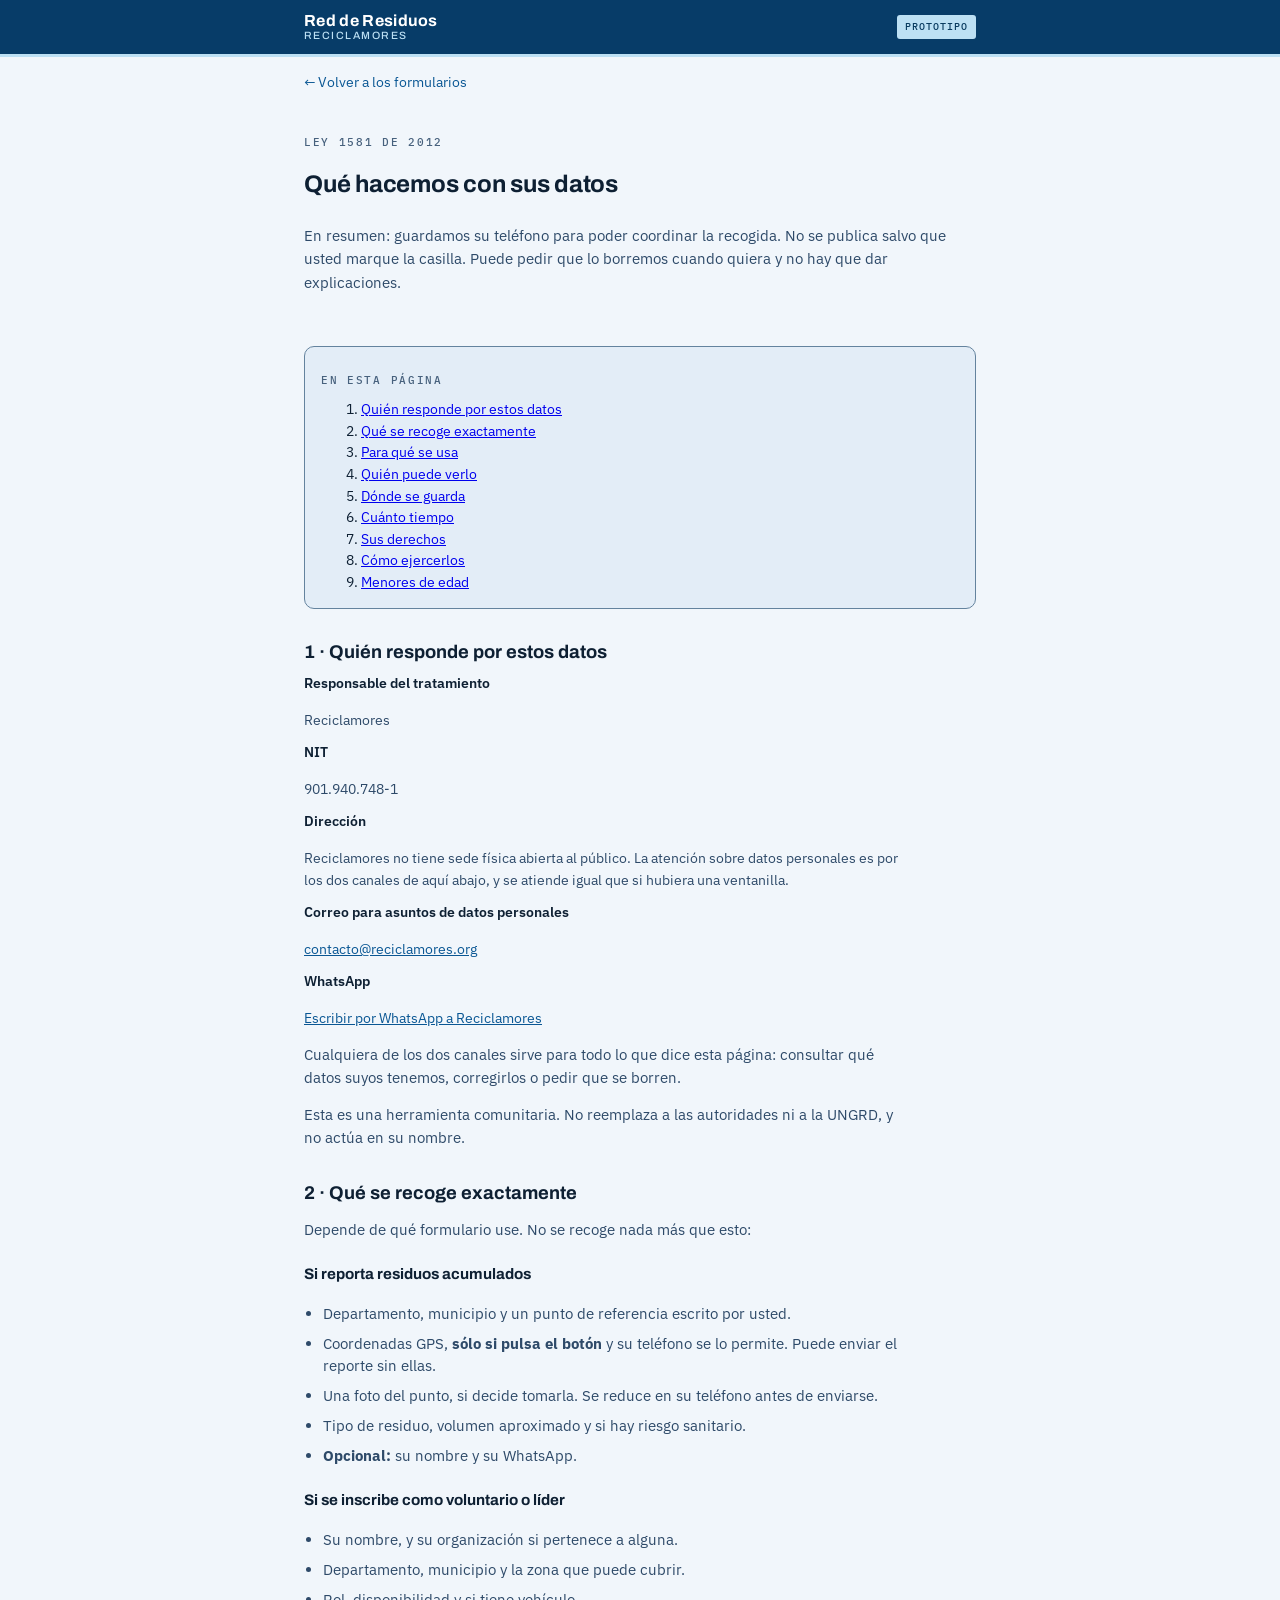
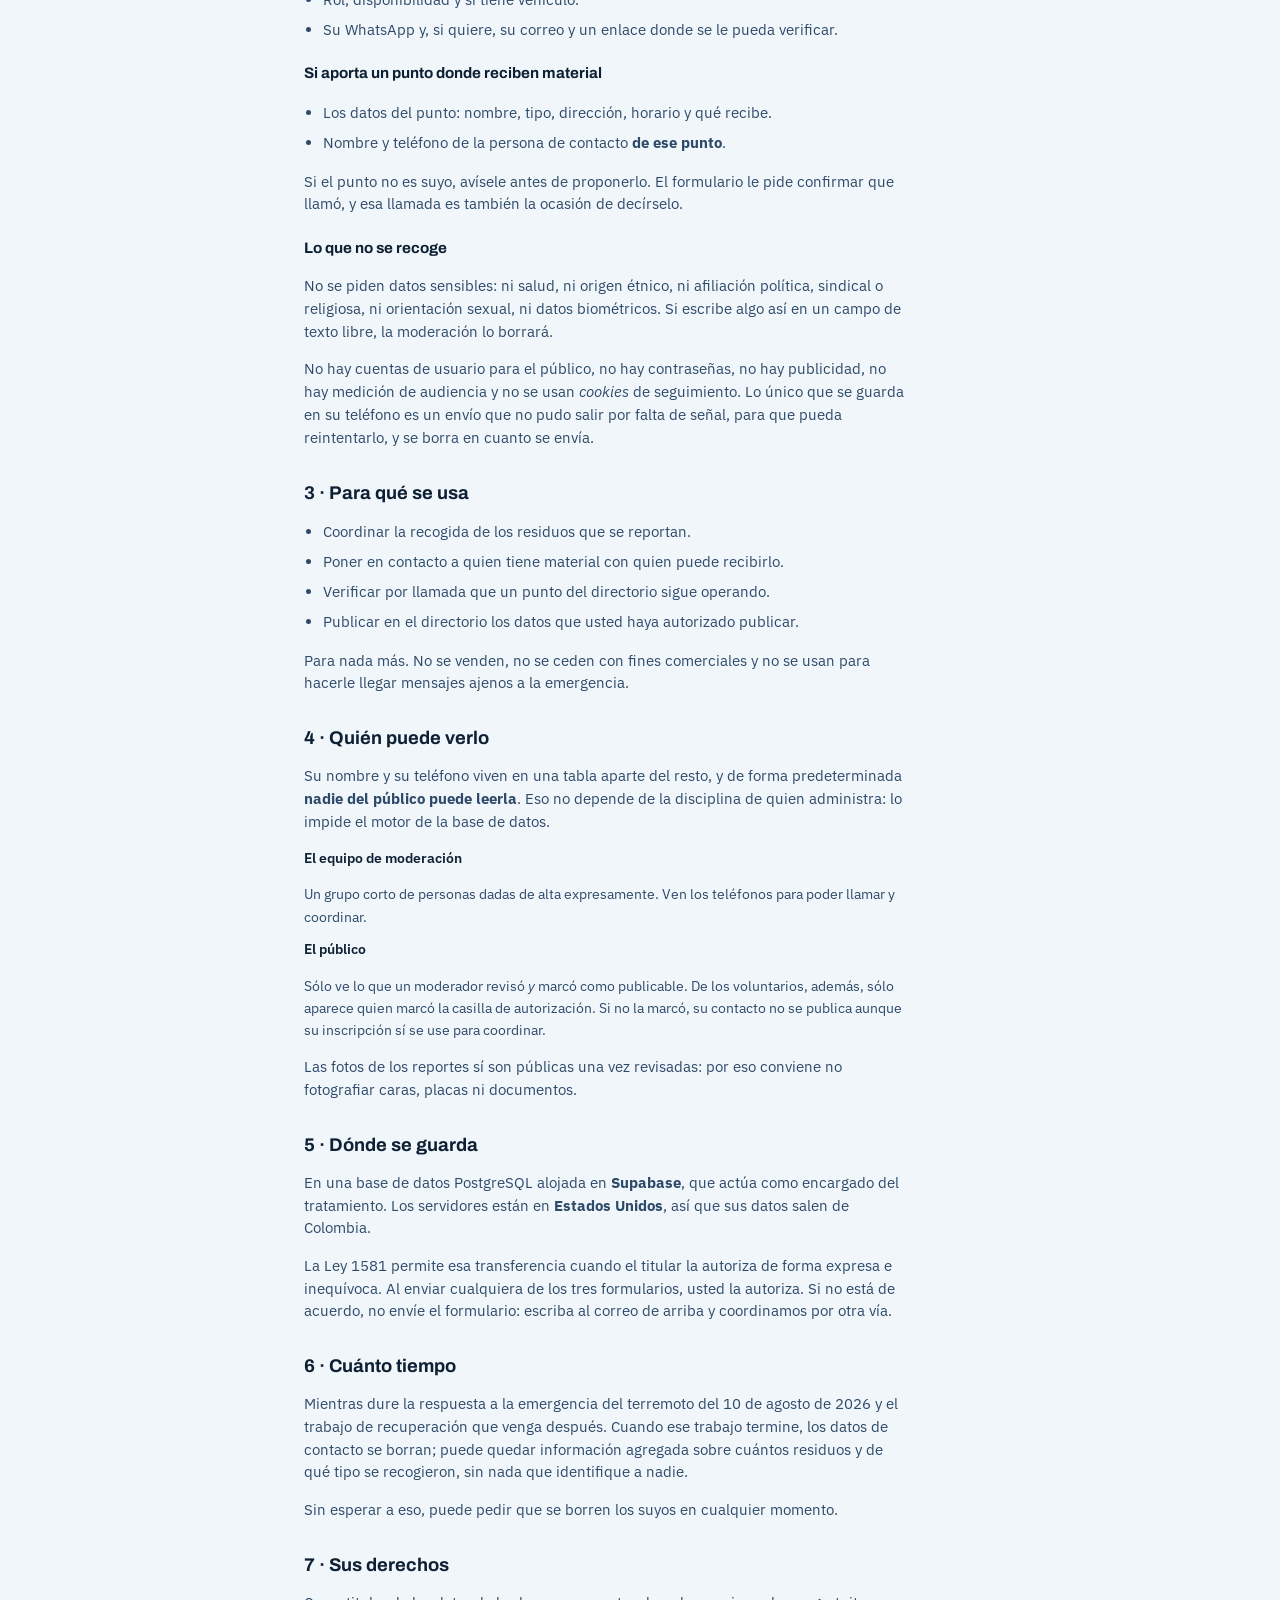
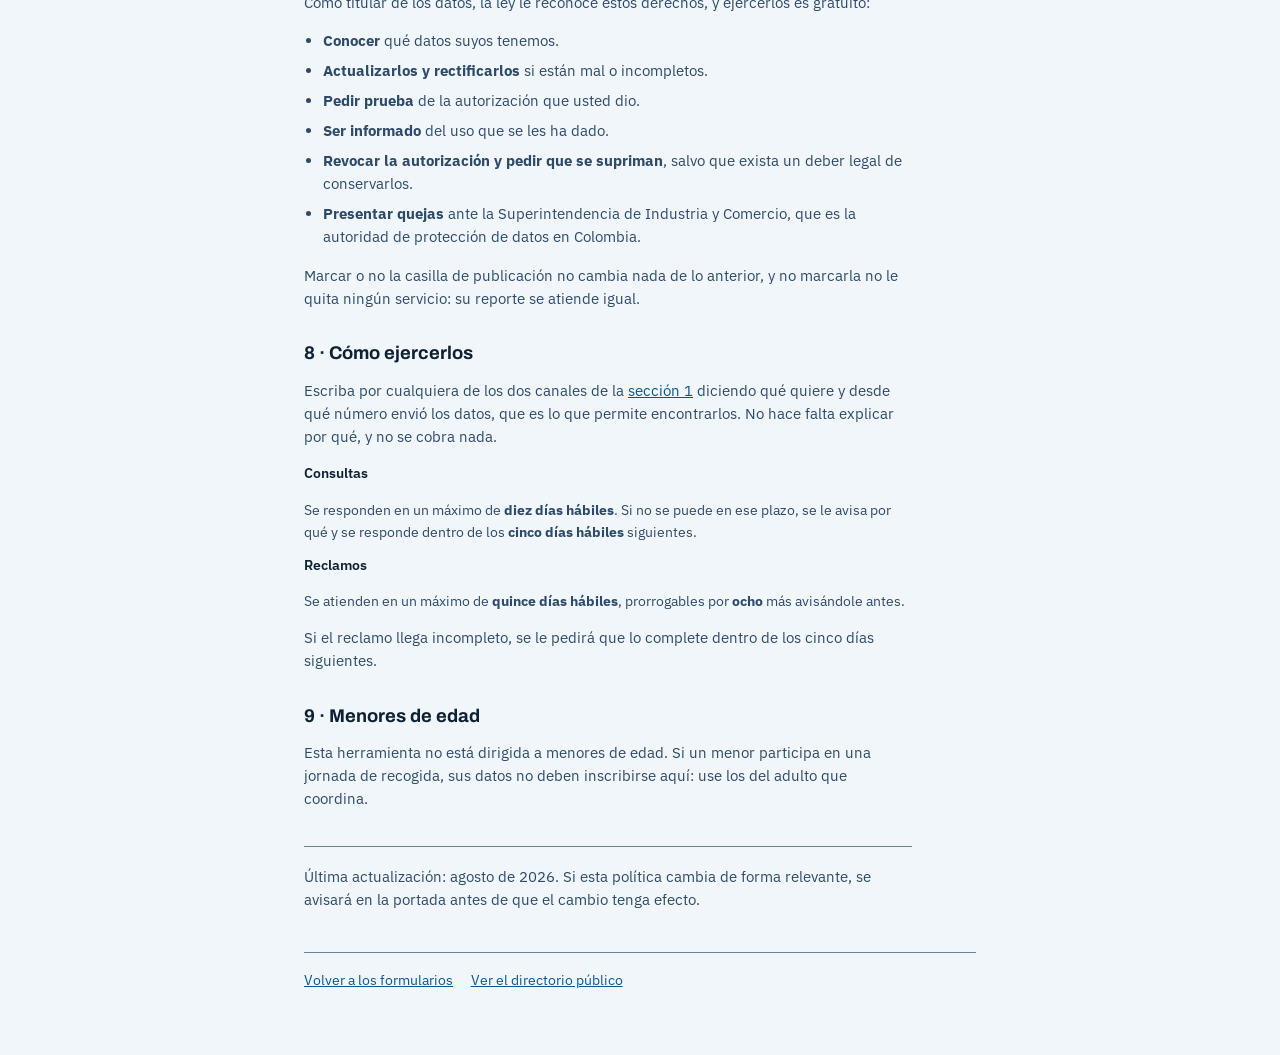
==== datos.html @ 188d3afb "Paleta nueva en blanco, azul y pasteles, y arreglo del modo oscuro El modo oscuro estaba ilegible. E" ====
<!doctype html>
<html lang="es">
<head>
<meta charset="utf-8">
<meta name="viewport" content="width=device-width, initial-scale=1">
<title>Tratamiento de datos · Red de Residuos</title>
<meta name="description" content="Qué datos personales recoge la Red de Residuos de la Emergencia, para qué, quién los guarda y cómo pedir que se borren. Ley 1581 de 2012.">
<meta name="color-scheme" content="light dark">
<link rel="preconnect" href="https://fonts.googleapis.com">
<link rel="preconnect" href="https://fonts.gstatic.com" crossorigin>
<!-- Las tipografías se cargan sin bloquear el pintado. Un <link rel=stylesheet>
     normal detiene la página hasta que responde el servidor de Google: medido
     con ese servidor inalcanzable, la pantalla se quedaba en blanco 12,5 s. En
     zona de emergencia con mala señal eso es una página muerta. Con media=print
     el navegador la baja en segundo plano y `onload` la activa al llegar; si no
     llega nunca, se ve con la tipografía del sistema y todo funciona igual. -->
<link rel="preload" as="style" href="https://fonts.googleapis.com/css2?family=Archivo:wght@500;600;700&family=IBM+Plex+Mono:wght@400;500&family=IBM+Plex+Sans:wght@400;500;600&display=swap">
<link rel="stylesheet" media="print" onload="this.media='all';this.onload=null"
      href="https://fonts.googleapis.com/css2?family=Archivo:wght@500;600;700&family=IBM+Plex+Mono:wght@400;500&family=IBM+Plex+Sans:wght@400;500;600&display=swap">
<noscript><link rel="stylesheet" href="https://fonts.googleapis.com/css2?family=Archivo:wght@500;600;700&family=IBM+Plex+Mono:wght@400;500&family=IBM+Plex+Sans:wght@400;500;600&display=swap"></noscript>
<link rel="stylesheet" href="estilos.css">
</head>
<body>

<header class="top">
  <div class="top-in">
    <div class="mark">Red de Residuos<span>Reciclamores</span></div>
    <div class="proto">Prototipo</div>
  </div>
</header>

<div class="wrap">

<a class="volver" href="index.html">← Volver a los formularios</a>

<div class="intro">
  <p class="eyebrow">Ley 1581 de 2012</p>
  <h1>Qué hacemos con sus datos</h1>
  <p class="lede">En resumen: guardamos su teléfono para poder coordinar la
  recogida. No se publica salvo que usted marque la casilla. Puede pedir que
  lo borremos cuando quiera y no hay que dar explicaciones.</p>
</div>

<div id="incompleto"></div>

<div class="indice">
  <p class="eyebrow">En esta página</p>
  <ol>
    <li><a href="#responsable">Quién responde por estos datos</a></li>
    <li><a href="#que">Qué se recoge exactamente</a></li>
    <li><a href="#para-que">Para qué se usa</a></li>
    <li><a href="#quien-ve">Quién puede verlo</a></li>
    <li><a href="#donde">Dónde se guarda</a></li>
    <li><a href="#cuanto">Cuánto tiempo</a></li>
    <li><a href="#derechos">Sus derechos</a></li>
    <li><a href="#como">Cómo ejercerlos</a></li>
    <li><a href="#menores">Menores de edad</a></li>
  </ol>
</div>

<div class="prosa">

<h2 id="responsable">1 · Quién responde por estos datos</h2>
<dl>
  <dt>Responsable del tratamiento</dt>
  <dd class="rellenar">Reciclamores</dd>
  <dt>NIT</dt>
  <dd class="rellenar">901.940.748-1</dd>
  <dt>Dirección</dt>
  <dd class="rellenar">Reciclamores no tiene sede física abierta al público. La
  atención sobre datos personales es por los dos canales de aquí abajo, y se
  atiende igual que si hubiera una ventanilla.</dd>
  <dt>Correo para asuntos de datos personales</dt>
  <dd class="rellenar"><a id="correo-datos" href="mailto:contacto@reciclamores.org">contacto@reciclamores.org</a></dd>
  <dt>WhatsApp</dt>
  <dd class="rellenar"><a href="https://api.whatsapp.com/message/XR4KOEQPE4ARM1?autoload=1&amp;app_absent=0" target="_blank" rel="noopener">Escribir por WhatsApp a Reciclamores</a></dd>
</dl>
<p>Cualquiera de los dos canales sirve para todo lo que dice esta página:
consultar qué datos suyos tenemos, corregirlos o pedir que se borren.</p>
<p>Esta es una herramienta comunitaria. No reemplaza a las autoridades ni a la
UNGRD, y no actúa en su nombre.</p>

<h2 id="que">2 · Qué se recoge exactamente</h2>
<p>Depende de qué formulario use. No se recoge nada más que esto:</p>

<h3>Si reporta residuos acumulados</h3>
<ul>
  <li>Departamento, municipio y un punto de referencia escrito por usted.</li>
  <li>Coordenadas GPS, <strong>sólo si pulsa el botón</strong> y su teléfono se
  lo permite. Puede enviar el reporte sin ellas.</li>
  <li>Una foto del punto, si decide tomarla. Se reduce en su teléfono antes
  de enviarse.</li>
  <li>Tipo de residuo, volumen aproximado y si hay riesgo sanitario.</li>
  <li><strong>Opcional:</strong> su nombre y su WhatsApp.</li>
</ul>

<h3>Si se inscribe como voluntario o líder</h3>
<ul>
  <li>Su nombre, y su organización si pertenece a alguna.</li>
  <li>Departamento, municipio y la zona que puede cubrir.</li>
  <li>Rol, disponibilidad y si tiene vehículo.</li>
  <li>Su WhatsApp y, si quiere, su correo y un enlace donde se le pueda verificar.</li>
</ul>

<h3>Si aporta un punto donde reciben material</h3>
<ul>
  <li>Los datos del punto: nombre, tipo, dirección, horario y qué recibe.</li>
  <li>Nombre y teléfono de la persona de contacto <strong>de ese punto</strong>.</li>
</ul>
<p>Si el punto no es suyo, avísele antes de proponerlo. El formulario le pide
confirmar que llamó, y esa llamada es también la ocasión de decírselo.</p>

<h3>Lo que no se recoge</h3>
<p>No se piden datos sensibles: ni salud, ni origen étnico, ni afiliación
política, sindical o religiosa, ni orientación sexual, ni datos biométricos.
Si escribe algo así en un campo de texto libre, la moderación lo borrará.</p>
<p>No hay cuentas de usuario para el público, no hay contraseñas, no hay
publicidad, no hay medición de audiencia y no se usan <i>cookies</i> de
seguimiento. Lo único que se guarda en su teléfono es un envío que no pudo
salir por falta de señal, para que pueda reintentarlo, y se borra en cuanto
se envía.</p>

<h2 id="para-que">3 · Para qué se usa</h2>
<ul>
  <li>Coordinar la recogida de los residuos que se reportan.</li>
  <li>Poner en contacto a quien tiene material con quien puede recibirlo.</li>
  <li>Verificar por llamada que un punto del directorio sigue operando.</li>
  <li>Publicar en el directorio los datos que usted haya autorizado publicar.</li>
</ul>
<p>Para nada más. No se venden, no se ceden con fines comerciales y no se usan
para hacerle llegar mensajes ajenos a la emergencia.</p>

<h2 id="quien-ve">4 · Quién puede verlo</h2>
<p>Su nombre y su teléfono viven en una tabla aparte del resto, y de forma
predeterminada <strong>nadie del público puede leerla</strong>. Eso no depende
de la disciplina de quien administra: lo impide el motor de la base de datos.</p>
<dl>
  <dt>El equipo de moderación</dt>
  <dd>Un grupo corto de personas dadas de alta expresamente. Ven los teléfonos
  para poder llamar y coordinar.</dd>
  <dt>El público</dt>
  <dd>Sólo ve lo que un moderador revisó <em>y</em> marcó como publicable. De
  los voluntarios, además, sólo aparece quien marcó la casilla de autorización.
  Si no la marcó, su contacto no se publica aunque su inscripción sí se use
  para coordinar.</dd>
</dl>
<p>Las fotos de los reportes sí son públicas una vez revisadas: por eso conviene
no fotografiar caras, placas ni documentos.</p>

<h2 id="donde">5 · Dónde se guarda</h2>
<p>En una base de datos PostgreSQL alojada en <strong>Supabase</strong>, que
actúa como encargado del tratamiento. Los servidores están en
<strong>Estados Unidos</strong>, así que sus datos salen de Colombia.</p>
<p>La Ley 1581 permite esa transferencia cuando el titular la autoriza de forma
expresa e inequívoca. Al enviar cualquiera de los tres formularios, usted la
autoriza. Si no está de acuerdo, no envíe el formulario: escriba al correo de
arriba y coordinamos por otra vía.</p>

<h2 id="cuanto">6 · Cuánto tiempo</h2>
<p>Mientras dure la respuesta a la emergencia del terremoto del 10 de agosto de
2026 y el trabajo de recuperación que venga después. Cuando ese trabajo termine,
los datos de contacto se borran; puede quedar información agregada sobre
cuántos residuos y de qué tipo se recogieron, sin nada que identifique a nadie.</p>
<p>Sin esperar a eso, puede pedir que se borren los suyos en cualquier momento.</p>

<h2 id="derechos">7 · Sus derechos</h2>
<p>Como titular de los datos, la ley le reconoce estos derechos, y ejercerlos
es gratuito:</p>
<ul>
  <li><strong>Conocer</strong> qué datos suyos tenemos.</li>
  <li><strong>Actualizarlos y rectificarlos</strong> si están mal o incompletos.</li>
  <li><strong>Pedir prueba</strong> de la autorización que usted dio.</li>
  <li><strong>Ser informado</strong> del uso que se les ha dado.</li>
  <li><strong>Revocar la autorización y pedir que se supriman</strong>, salvo
  que exista un deber legal de conservarlos.</li>
  <li><strong>Presentar quejas</strong> ante la Superintendencia de Industria y
  Comercio, que es la autoridad de protección de datos en Colombia.</li>
</ul>
<p>Marcar o no la casilla de publicación no cambia nada de lo anterior, y no
marcarla no le quita ningún servicio: su reporte se atiende igual.</p>

<h2 id="como">8 · Cómo ejercerlos</h2>
<p>Escriba por cualquiera de los dos canales de la
<a href="#responsable">sección 1</a> diciendo qué quiere y desde qué número
envió los datos, que es lo que permite encontrarlos. No hace falta explicar
por qué, y no se cobra nada.</p>
<dl>
  <dt>Consultas</dt>
  <dd>Se responden en un máximo de <strong>diez días hábiles</strong>. Si no se
  puede en ese plazo, se le avisa por qué y se responde dentro de los
  <strong>cinco días hábiles</strong> siguientes.</dd>
  <dt>Reclamos</dt>
  <dd>Se atienden en un máximo de <strong>quince días hábiles</strong>,
  prorrogables por <strong>ocho</strong> más avisándole antes.</dd>
</dl>
<p>Si el reclamo llega incompleto, se le pedirá que lo complete dentro de los
cinco días siguientes.</p>

<h2 id="menores">9 · Menores de edad</h2>
<p>Esta herramienta no está dirigida a menores de edad. Si un menor participa
en una jornada de recogida, sus datos no deben inscribirse aquí: use los del
adulto que coordina.</p>

<hr style="border:none; border-top:1px solid var(--line-strong); margin:2.2rem 0 1.2rem">

<p class="fine">Última actualización: agosto de 2026. Si esta política cambia
de forma relevante, se avisará en la portada antes de que el cambio tenga
efecto.</p>

</div>

<footer class="pie">
  <a href="index.html">Volver a los formularios</a>
  <a href="directorio.html">Ver el directorio público</a>
</footer>

</div>

<script>
/* Mientras queden datos del responsable sin rellenar, la página lo dice en
   grande. Un aviso legal incompleto no debe poder publicarse en silencio. */
(function(){
  var faltan = [];
  var celdas = document.querySelectorAll('.rellenar');
  for (var i = 0; i < celdas.length; i++) {
    if (/\[[A-ZÁÉÍÓÚÑ ]+\]/.test(celdas[i].textContent)) {
      faltan.push(celdas[i].previousElementSibling.textContent);
      celdas[i].style.color = 'var(--danger)';
      celdas[i].style.fontWeight = '600';
    }
  }
  if (faltan.length) {
    document.getElementById('incompleto').innerHTML =
      '<div class="note note-danger"><h3>Este aviso todavía no está completo</h3>' +
      '<p style="margin:0">Falta por rellenar: <strong>' + faltan.join(', ') + '</strong>. ' +
      'Sin esos datos el aviso no cumple la Ley 1581, porque el titular no sabe a ' +
      'quién reclamarle. Están en <code>datos.html</code>, sección 1.</p></div>';
    return;
  }

  /* Un correo relleno no sirve de nada si su dominio no existe fuera de una
     red local: el titular escribiría a un buzón que no recibe. `.local`,
     `.test`, `.invalid`, `.example` y `localhost` están reservados por norma
     y ningún servidor de internet los entrega. */
  var enlace = document.getElementById('correo-datos');
  var correo = enlace ? enlace.textContent.trim() : '';
  if (!/\.(local|test|invalid|example|localdomain)$|@localhost$/i.test(correo)) return;

  enlace.style.color = 'var(--danger)';
  enlace.style.fontWeight = '600';
  document.getElementById('incompleto').innerHTML =
    '<div class="note note-danger"><h3>Este correo no recibe desde internet</h3>' +
    '<p style="margin:0"><code>' + correo + '</code> está en un dominio reservado ' +
    'para redes locales, así que un mensaje enviado desde fuera nunca llega. ' +
    'Mientras siga así, el derecho a reclamar que promete esta página no se puede ' +
    'ejercer por correo: sólo queda el WhatsApp. Cámbielo por un buzón real en ' +
    '<code>datos.html</code>, sección 1.</p></div>';
})();
</script>

</body>
</html>
---- estilos.css ----
/* =====================================================================
   RED DE RESIDUOS DE LA EMERGENCIA · Reciclamores
   Estilos compartidos por index.html, directorio.html, datos.html
   y moderar.html.

   No hay compilación: es CSS a mano, servido tal cual.
   ===================================================================== */

/* =====================================================================
   PALETA
   Blanco, azul y pasteles.

   REGLA QUE NO SE PUEDE ROMPER: los tres bloques de abajo definen
   EXACTAMENTE los mismos tokens. La versión anterior olvidaba `--ink` e
   `--ink-2` en el bloque de la media query, así que en un móvil puesto en
   modo oscuro el texto quedaba casi negro sobre fondo casi negro: el
   titular medía 1,06:1 de contraste, o sea invisible. Hay una prueba en
   pruebas/navegador.mjs que compara los tres juegos de tokens para que no
   vuelva a pasar.

   Todo el texto llega al mínimo de la norma de accesibilidad (4,5:1, y
   3:1 en los titulares grandes) en los dos modos. Se comprueba solo.
   ===================================================================== */
:root{
  /* fondos */
  --paper:#F1F6FB; --surface:#FFFFFF; --surface-2:#E3EDF7;
  /* texto */
  --ink:#0E2033; --ink-2:#2E4A69; --ink-3:#47617D;
  /* líneas: `--line` separa por dentro, `--line-strong` dibuja el borde
     de lo que es una pieza (tarjeta, ficha, campo). */
  --line:#B8CEE0; --line-strong:#64839E;
  /* azul de marca */
  --deep:#0A5794; --deep-ink:#073C68;
  --sobre-deep:#FFFFFF; --sobre-deep-ink:#FFFFFF;
  /* pastel de acento: relleno claro, texto oscuro encima */
  --hivis:#BCE0F4; --hivis-ink:#083A5F;
  /* estados */
  --danger:#9E2018; --danger-bg:#FCEBE9;
  --warn:#74490A;   --warn-bg:#FBF1DE;
  --ok:#0C6543;     --ok-bg:#E2F3EB;
  --focus:#0A5794;
  --r:10px; --maxw:44rem;
}

/* Modo oscuro del sistema. Mismos tokens que arriba, sin faltar ninguno. */
@media (prefers-color-scheme:dark){
  :root:not([data-theme="light"]){
    --paper:#0B1621; --surface:#12222F; --surface-2:#1A2E3E;
    --ink:#E9F2F9; --ink-2:#BCCDDC; --ink-3:#97ADC0;
    --line:#2C4256; --line-strong:#5A7B96;
    --deep:#7BC3F1; --deep-ink:#081924;
    --sobre-deep:#04121C; --sobre-deep-ink:#E9F2F9;
    --hivis:#8ED2F4; --hivis-ink:#042031;
    --danger:#FFA79D; --danger-bg:#3A1611;
    --warn:#F2C273;   --warn-bg:#33250B;
    --ok:#84D8AB;     --ok-bg:#0B2A1C;
    --focus:#7BC3F1;
    --r:10px; --maxw:44rem;
  }
}

/* Modo oscuro elegido a mano. Idéntico al de arriba. */
:root[data-theme="dark"]{
  --paper:#0B1621; --surface:#12222F; --surface-2:#1A2E3E;
  --ink:#E9F2F9; --ink-2:#BCCDDC; --ink-3:#97ADC0;
  --line:#2C4256; --line-strong:#5A7B96;
  --deep:#7BC3F1; --deep-ink:#081924;
  --sobre-deep:#04121C; --sobre-deep-ink:#E9F2F9;
  --hivis:#8ED2F4; --hivis-ink:#042031;
  --danger:#FFA79D; --danger-bg:#3A1611;
  --warn:#F2C273;   --warn-bg:#33250B;
  --ok:#84D8AB;     --ok-bg:#0B2A1C;
  --focus:#7BC3F1;
  --r:10px; --maxw:44rem;
}

*{box-sizing:border-box}
body{
  margin:0; background:var(--paper); color:var(--ink);
  font-family:"IBM Plex Sans",system-ui,-apple-system,Segoe UI,Roboto,sans-serif;
  font-size:16px; line-height:1.55; -webkit-text-size-adjust:100%;
}
.wrap{max-width:var(--maxw); margin:0 auto; padding:0 1rem 4rem}

/* ---------- header ---------- */
.top{
  position:sticky; top:0; z-index:20; background:var(--deep-ink);
  border-bottom:3px solid var(--hivis);
}
.top-in{
  max-width:var(--maxw); margin:0 auto; padding:.7rem 1rem;
  display:flex; align-items:center; gap:.7rem; flex-wrap:wrap;
}
.mark{
  font-family:Archivo,system-ui,sans-serif; font-weight:700; font-size:1rem;
  letter-spacing:.02em; color:var(--sobre-deep-ink); line-height:1.2;
}
.mark span{display:block; font-size:.66rem; font-weight:500; letter-spacing:.14em;
  text-transform:uppercase; color:var(--hivis)}
.proto{
  margin-left:auto; font-family:"IBM Plex Mono",monospace; font-size:.62rem;
  letter-spacing:.1em; text-transform:uppercase;
  background:var(--hivis); color:var(--hivis-ink);
  padding:.25rem .5rem; border-radius:3px; font-weight:500;
}

/* ---------- type ---------- */
h1,h2,h3{font-family:Archivo,system-ui,sans-serif; text-wrap:balance; margin:0}
h1{font-size:1.5rem; font-weight:700; line-height:1.2; letter-spacing:-.01em}
h2{font-size:1.15rem; font-weight:700; line-height:1.25}
.eyebrow{
  font-family:"IBM Plex Mono",monospace; font-size:.66rem; letter-spacing:.16em;
  text-transform:uppercase; color:var(--ink-3); font-weight:500;
}
.lede{color:var(--ink-2); font-size:.95rem}
.fine{font-size:.82rem; color:var(--ink-3)}

/* ---------- home ---------- */
.intro{padding:1.6rem 0 1.1rem; display:flex; flex-direction:column; gap:.6rem}
.cards{display:flex; flex-direction:column; gap:.7rem; margin-top:.4rem}
.card{
  display:flex; gap:.9rem; align-items:flex-start; width:100%; text-align:left;
  background:var(--surface); border:1px solid var(--line-strong); border-left:4px solid var(--deep);
  border-radius:var(--r); padding:1rem; cursor:pointer; color:inherit;
  font:inherit; transition:border-color .12s, transform .12s;
}
.card:hover{border-color:var(--line-strong); border-left-color:var(--hivis)}
.card:active{transform:translateY(1px)}
.card-n{
  font-family:"IBM Plex Mono",monospace; font-size:.8rem; font-weight:500;
  color:var(--deep); flex:none; padding-top:.1rem;
}
.card h2{margin-bottom:.15rem}
.card p{margin:0; font-size:.87rem; color:var(--ink-2)}

/* ---------- notices ---------- */
.note{
  border-radius:var(--r); padding:.85rem 1rem; font-size:.87rem;
  border:1px solid; display:flex; flex-direction:column; gap:.4rem;
}
.note h3{font-size:.78rem; letter-spacing:.1em; text-transform:uppercase; font-family:"IBM Plex Mono",monospace; font-weight:500}
.note ul{margin:.1rem 0 0; padding-left:1.1rem; display:flex; flex-direction:column; gap:.3rem}
.note-warn{background:var(--warn-bg); border-color:var(--warn); color:var(--warn)}
.note-danger{background:var(--danger-bg); border-color:var(--danger); color:var(--danger)}
.note-ok{background:var(--ok-bg); border-color:var(--ok); color:var(--ok)}
.note-plain{background:var(--surface-2); border-color:var(--line-strong); color:var(--ink-2)}
.note strong{color:inherit}

/* ---------- forms ---------- */
.view{display:none}
.view.on{display:block}
.back{
  background:none; border:none; color:var(--deep); font:inherit; font-size:.85rem;
  padding:.9rem 0 .3rem; cursor:pointer; display:flex; align-items:center; gap:.35rem;
}
form{display:flex; flex-direction:column; gap:1.05rem; margin-top:1.1rem}
.field{display:flex; flex-direction:column; gap:.35rem}
label{font-weight:600; font-size:.88rem; line-height:1.35}
.hint{font-size:.78rem; color:var(--ink-3)}
.req{color:var(--danger); font-weight:400}
input[type=text],input[type=tel],input[type=email],input[type=date],select,textarea{
  width:100%; padding:.7rem .75rem; font:inherit; font-size:1rem;
  background:var(--surface); color:var(--ink);
  border:1px solid var(--line-strong); border-radius:8px;
}
textarea{min-height:5rem; resize:vertical}
input:focus-visible,select:focus-visible,textarea:focus-visible,button:focus-visible{
  outline:3px solid var(--focus); outline-offset:2px;
}
.check{
  display:flex; gap:.6rem; align-items:flex-start; background:var(--surface-2);
  border:1px solid var(--line-strong); border-radius:var(--r); padding:.8rem;
}
.check input{margin-top:.25rem; width:1.15rem; height:1.15rem; flex:none; accent-color:var(--deep)}
.check label{font-weight:400; font-size:.85rem}

/* GPS */
.gps{display:flex; flex-direction:column; gap:.5rem}
.gps-btn{
  display:flex; align-items:center; justify-content:center; gap:.5rem;
  background:var(--hivis); color:var(--hivis-ink); border:none; border-radius:8px;
  padding:.95rem; font-family:Archivo,sans-serif; font-weight:700; font-size:.95rem;
  cursor:pointer; letter-spacing:.01em;
}
.gps-out{
  font-family:"IBM Plex Mono",monospace; font-size:.85rem; font-variant-numeric:tabular-nums;
  background:var(--surface-2); border:1px dashed var(--line-strong); border-radius:8px;
  padding:.7rem; color:var(--ink-2); word-break:break-all;
}
.gps-out.set{border-style:solid; border-color:var(--ok); color:var(--ok); background:var(--ok-bg)}

.submit{
  background:var(--deep); color:var(--sobre-deep); border:none; border-radius:8px; padding:1rem;
  font-family:Archivo,sans-serif; font-weight:700; font-size:1rem; cursor:pointer;
}
.submit:active{transform:translateY(1px)}

/* result */
.rowout{
  background:var(--surface); border:1px solid var(--line-strong); border-radius:var(--r);
  overflow-x:auto; margin-top:.9rem;
}
table{border-collapse:collapse; font-size:.8rem; width:100%}
th,td{text-align:left; padding:.5rem .7rem; border-bottom:1px solid var(--line); vertical-align:top}
th{font-family:"IBM Plex Mono",monospace; font-weight:500; font-size:.68rem; letter-spacing:.06em;
   text-transform:uppercase; color:var(--ink-3); white-space:nowrap}
td{color:var(--ink)}
tr:last-child th,tr:last-child td{border-bottom:none}

.hidden{display:none}
@media (prefers-reduced-motion:reduce){*{transition:none!important}}

/* =====================================================================
   A PARTIR DE AQUÍ: pantallas añadidas después del prototipo
   (directorio público, aviso de datos, moderación)
   ===================================================================== */

/* ---------- pie y navegación entre páginas ---------- */
.pie{
  margin-top:2.5rem; padding-top:1.1rem; border-top:1px solid var(--line-strong);
  display:flex; flex-wrap:wrap; gap:.4rem 1.1rem; align-items:baseline;
}
.pie a{color:var(--deep); font-size:.85rem}
.pie .fine{width:100%; margin:.3rem 0 0}
.volver{
  display:inline-flex; align-items:center; gap:.35rem; color:var(--deep);
  font-size:.85rem; text-decoration:none; padding:.9rem 0 .3rem;
}
.volver:hover{text-decoration:underline}

/* ---------- prosa larga (aviso de datos) ---------- */
.prosa{max-width:38rem}
.prosa h2{margin:2rem 0 .5rem}
.prosa h3{font-size:.95rem; margin:1.3rem 0 .3rem}
.prosa p,.prosa li{font-size:.92rem; color:var(--ink-2)}
.prosa ul,.prosa ol{padding-left:1.2rem; display:flex; flex-direction:column; gap:.45rem}
.prosa a{color:var(--deep)}
.prosa dl{margin:.6rem 0; display:flex; flex-direction:column; gap:.7rem}
.prosa dt{font-weight:600; font-size:.88rem; color:var(--ink)}
.prosa dd{margin:.15rem 0 0; font-size:.9rem; color:var(--ink-2)}
.indice{
  background:var(--surface-2); border:1px solid var(--line-strong); border-radius:var(--r);
  padding:.9rem 1rem; margin:1.2rem 0;
}
.indice ol{margin:.4rem 0 0; gap:.25rem}
.indice li{font-size:.87rem}

/* ---------- pestañas ---------- */
.tabs{
  display:flex; gap:.3rem; margin:1.2rem 0 .2rem; overflow-x:auto;
  border-bottom:1px solid var(--line-strong); padding-bottom:0;
}
.tab{
  background:none; border:none; border-bottom:3px solid transparent;
  font:inherit; font-size:.87rem; font-weight:600; color:var(--ink-3);
  padding:.6rem .7rem; cursor:pointer; white-space:nowrap;
}
.tab[aria-selected="true"]{color:var(--ink); border-bottom-color:var(--hivis)}
.tab .n{
  font-family:"IBM Plex Mono",monospace; font-size:.72rem; font-weight:500;
  background:var(--surface-2); color:var(--ink-2);
  padding:.05rem .35rem; border-radius:99px; margin-left:.3rem;
}

/* ---------- filtros ---------- */
.filtros{
  display:flex; flex-wrap:wrap; gap:.6rem; margin:1.1rem 0;
}
.filtros .field{flex:1 1 11rem; gap:.25rem}
.filtros label{font-size:.75rem; font-family:"IBM Plex Mono",monospace;
  letter-spacing:.06em; text-transform:uppercase; color:var(--ink-3); font-weight:500}
.filtros select,.filtros input{padding:.55rem .6rem; font-size:.92rem}

/* ---------- fichas de resultado ---------- */
.lista{display:flex; flex-direction:column; gap:.7rem; margin-top:1rem; min-width:0}
.ficha{
  background:var(--surface); border:1px solid var(--line-strong); border-radius:var(--r);
  border-left:4px solid var(--line-strong); padding:.95rem 1rem;
  min-width:0; overflow-wrap:break-word;
}
.ficha.pendiente{border-left-color:var(--warn)}
.ficha.publicada{border-left-color:var(--ok)}
.ficha.peligro{border-left-color:var(--danger)}
.ficha h3{font-size:1rem; margin-bottom:.15rem}
.ficha-meta{
  font-family:"IBM Plex Mono",monospace; font-size:.72rem; letter-spacing:.05em;
  color:var(--ink-3); text-transform:uppercase; margin-bottom:.45rem;
}
.ficha dl{
  /* `minmax(0,1fr)` y no `1fr`: sin esto, una palabra larga sin espacios
     (un enlace pegado, un texto escrito de corrido) ensancha la rejilla
     y empuja la página entera a lo ancho en un teléfono. */
  display:grid; grid-template-columns:auto minmax(0,1fr); gap:.25rem .8rem;
  margin:.5rem 0 0; font-size:.85rem;
}
.ficha dt{color:var(--ink-3); white-space:nowrap}
.ficha dd{margin:0; color:var(--ink); overflow-wrap:anywhere; min-width:0}
.ficha .acciones{
  display:flex; flex-wrap:wrap; gap:.5rem; margin-top:.85rem;
  padding-top:.75rem; border-top:1px solid var(--line);
}
.ficha img{
  max-width:100%; border-radius:8px; margin-top:.6rem; border:1px solid var(--line);
}

/* ---------- etiquetas ---------- */
.pill{
  display:inline-block; font-family:"IBM Plex Mono",monospace; font-size:.66rem;
  letter-spacing:.08em; text-transform:uppercase; font-weight:500;
  padding:.18rem .45rem; border-radius:3px; border:1px solid;
  background:var(--surface-2); border-color:var(--line); color:var(--ink-2);
}
.pill-ok{background:var(--ok-bg); border-color:var(--ok); color:var(--ok)}
.pill-warn{background:var(--warn-bg); border-color:var(--warn); color:var(--warn)}
.pill-danger{background:var(--danger-bg); border-color:var(--danger); color:var(--danger)}

/* ---------- botones secundarios ---------- */
.btn{
  font:inherit; font-size:.85rem; font-weight:600; cursor:pointer;
  border-radius:8px; padding:.55rem .85rem; border:1px solid var(--line-strong);
  background:var(--surface); color:var(--ink);
}
.btn:hover{border-color:var(--deep)}
.btn:disabled{opacity:.5; cursor:default}
.btn-ok{background:var(--deep); border-color:var(--deep); color:var(--sobre-deep)}
.btn-danger{border-color:var(--danger); color:var(--danger)}

/* ---------- estados vacíos y de carga ---------- */
.vacio{
  text-align:center; padding:2.5rem 1rem; color:var(--ink-3); font-size:.9rem;
  border:1px dashed var(--line-strong); border-radius:var(--r); margin-top:1rem;
}
.cargando{color:var(--ink-3); font-size:.88rem; padding:1.4rem 0}

/* ---------- caja de acceso ---------- */
.acceso{
  background:var(--surface); border:1px solid var(--line-strong); border-radius:var(--r);
  padding:1.3rem; margin-top:1.4rem; display:flex; flex-direction:column; gap:.9rem;
}
.sesion{
  display:flex; flex-wrap:wrap; align-items:center; gap:.6rem;
  font-size:.82rem; color:var(--ink-3); margin-top:.9rem;
}
.sesion .quien{font-family:"IBM Plex Mono",monospace; color:var(--ink-2)}
.sesion button{margin-left:auto}
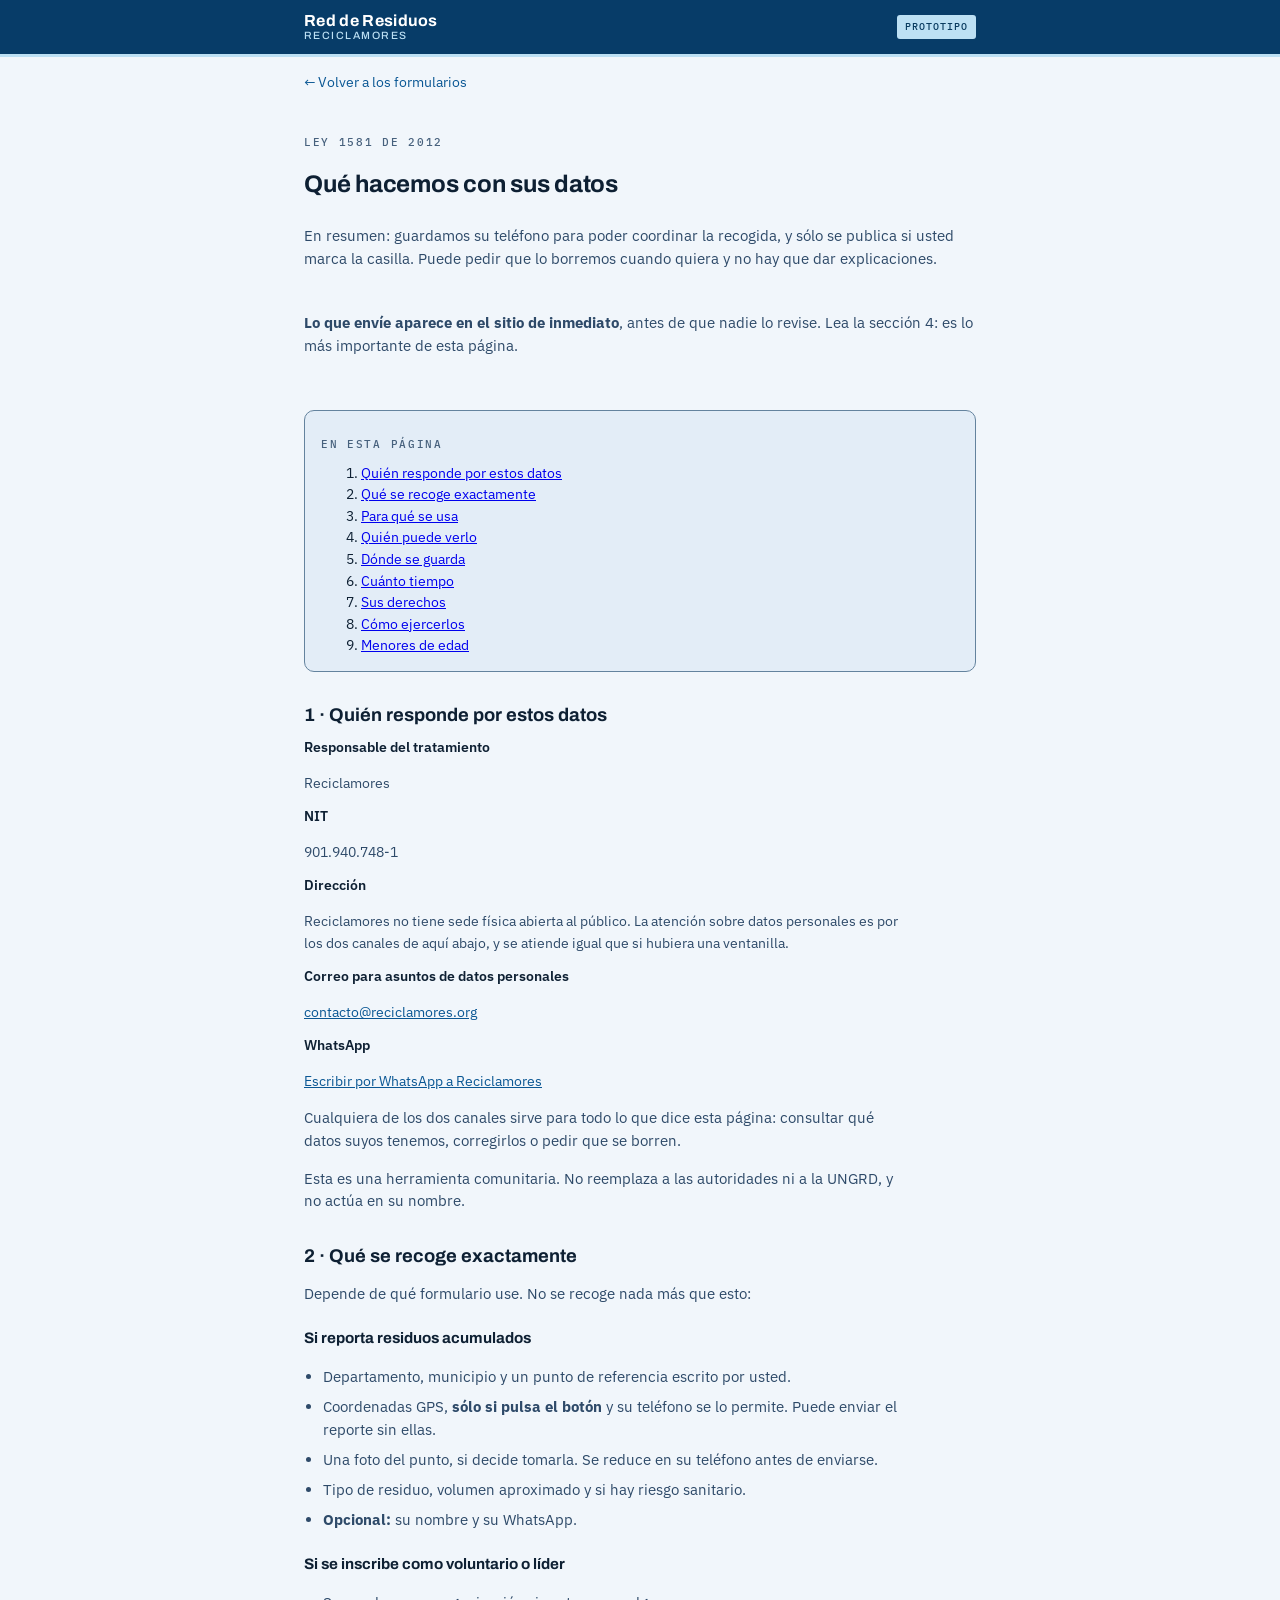
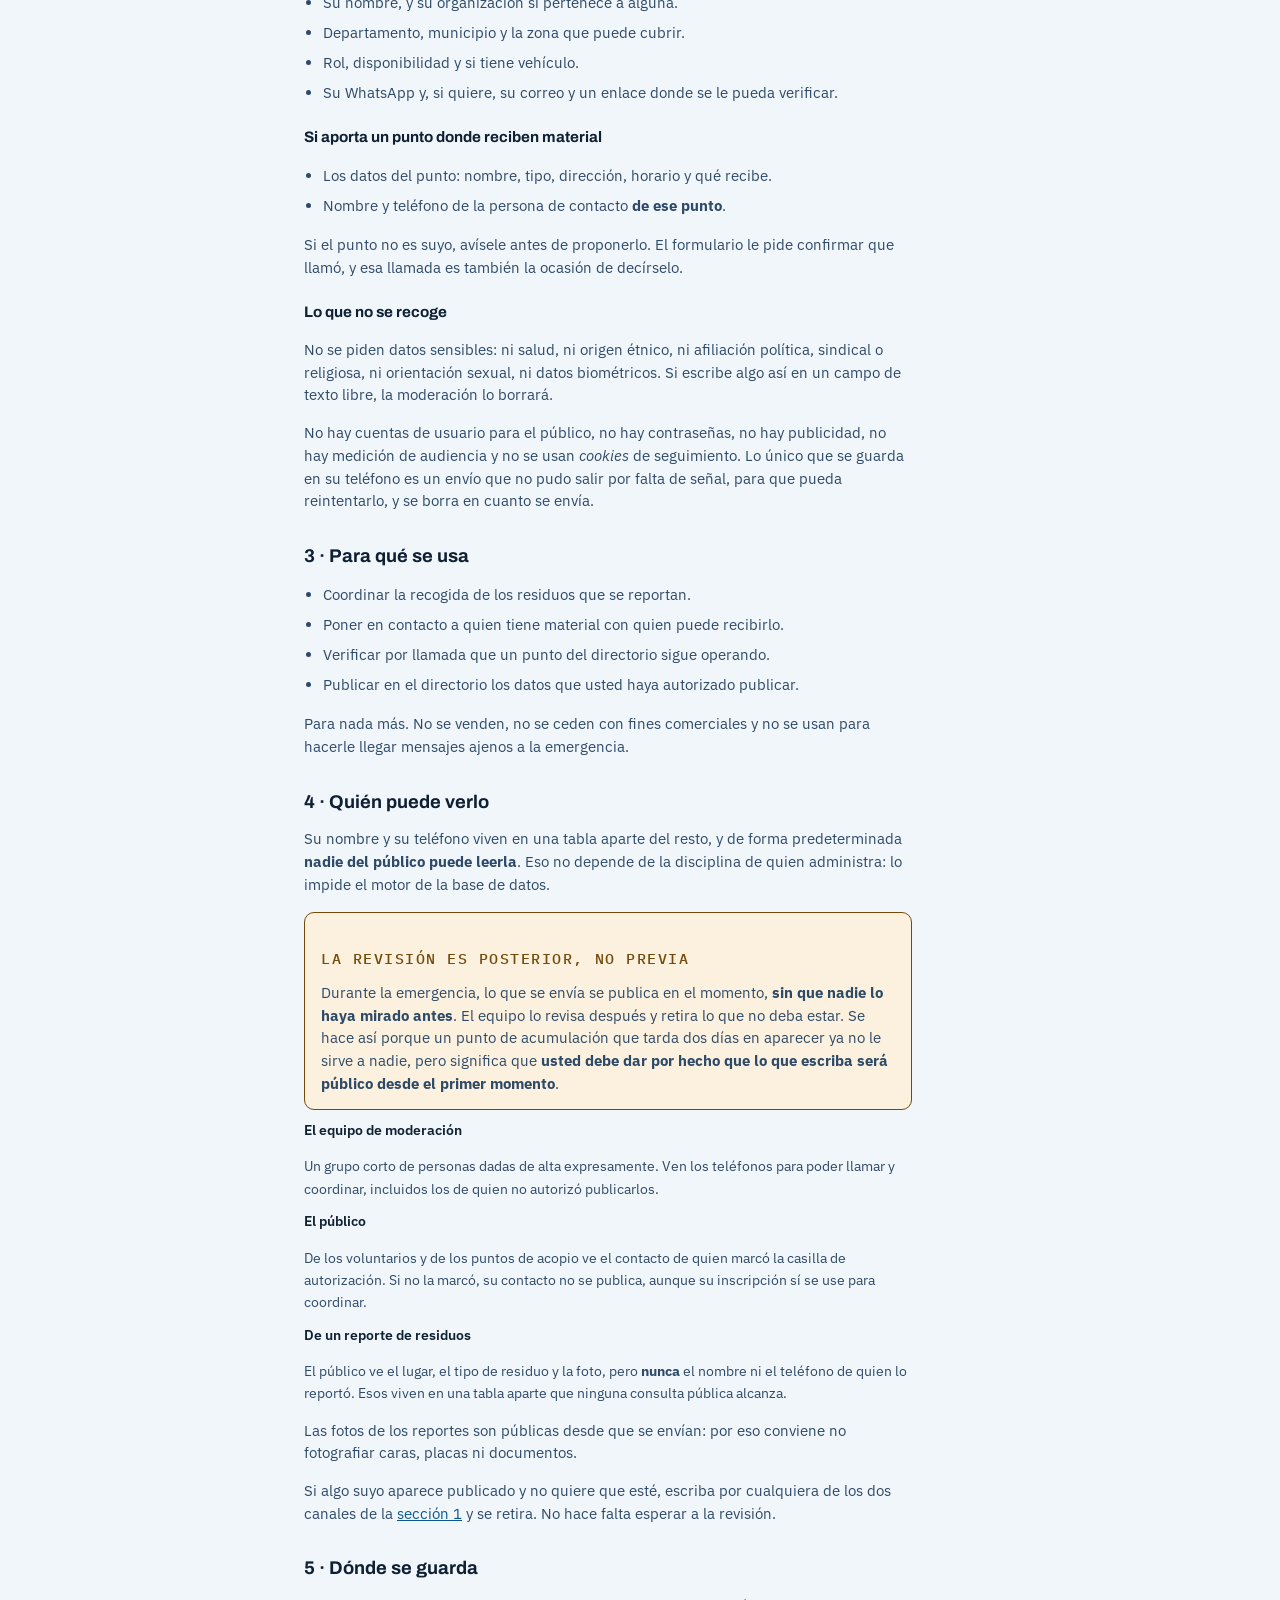
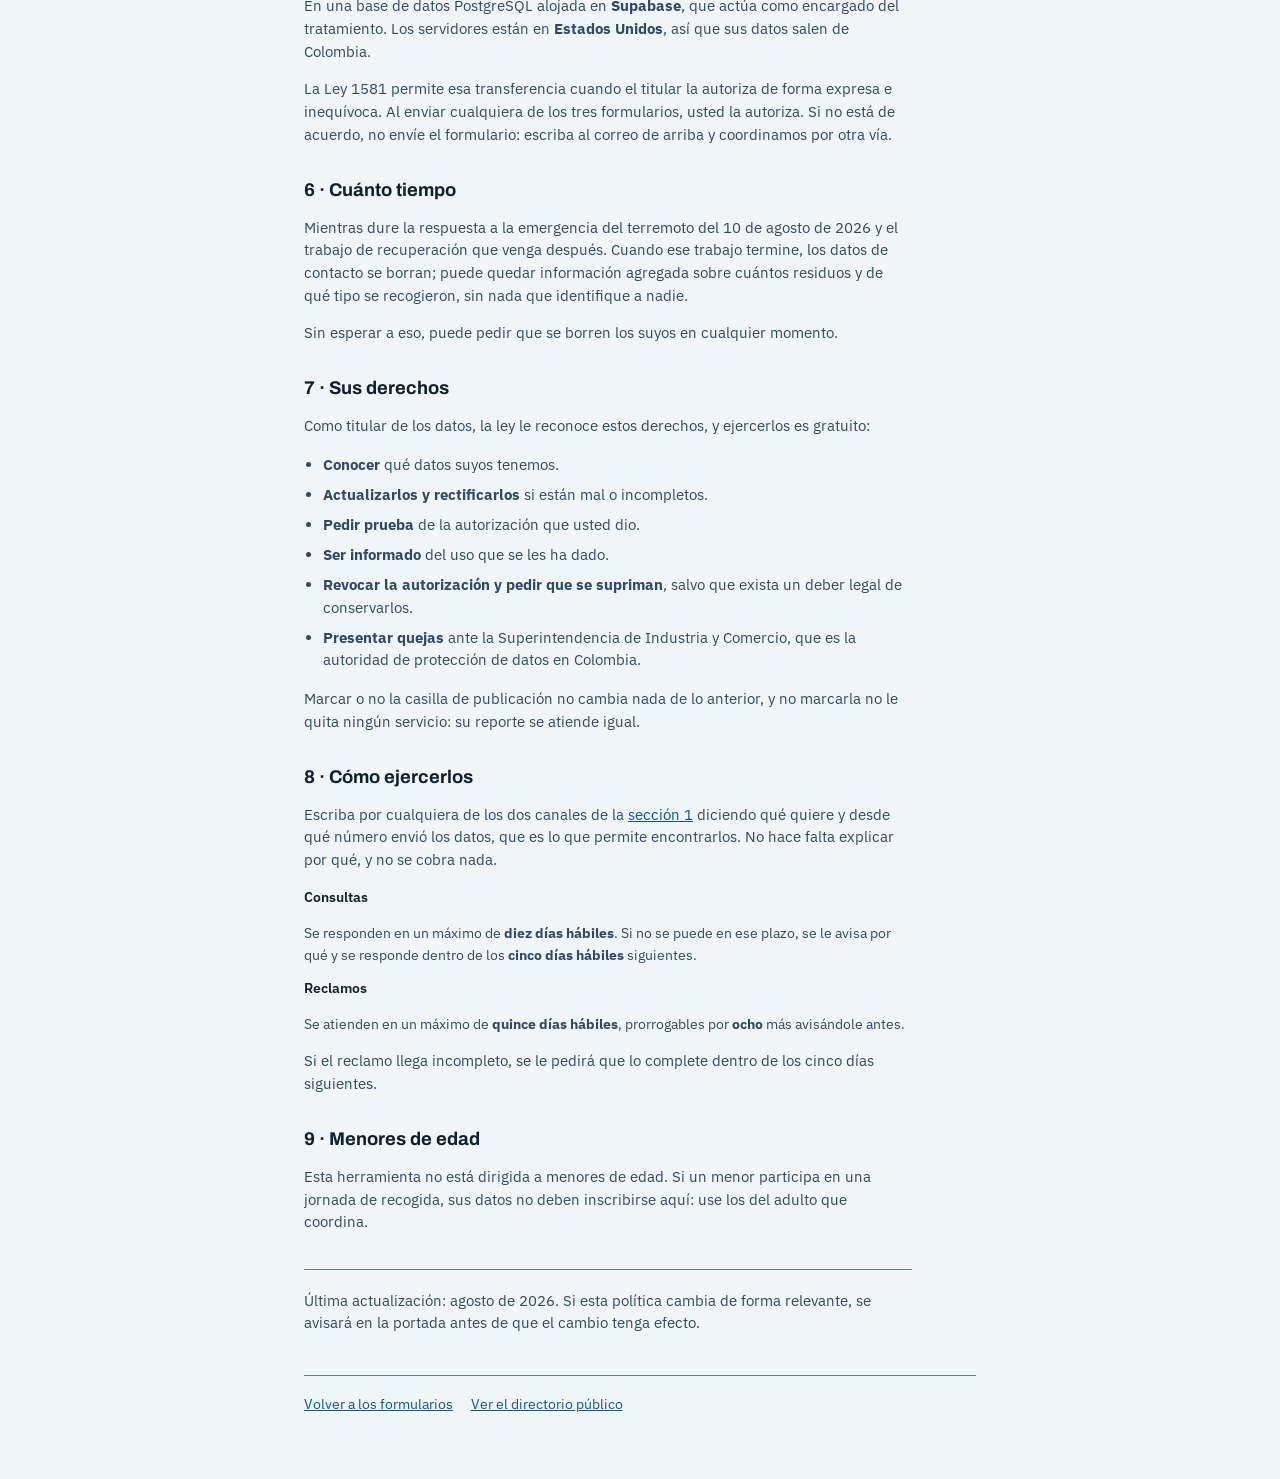
==== commit a08da772: "Pantalla de moderacion con estados, edicion y borrado, y un color por tipo La bandeja distingue ahor" ====
--- a/datos.html
+++ b/datos.html
@@ -37,8 +37,11 @@
   <p class="eyebrow">Ley 1581 de 2012</p>
   <h1>Qué hacemos con sus datos</h1>
   <p class="lede">En resumen: guardamos su teléfono para poder coordinar la
-  recogida. No se publica salvo que usted marque la casilla. Puede pedir que
-  lo borremos cuando quiera y no hay que dar explicaciones.</p>
+  recogida, y sólo se publica si usted marca la casilla. Puede pedir que lo
+  borremos cuando quiera y no hay que dar explicaciones.</p>
+  <p class="lede"><strong>Lo que envíe aparece en el sitio de inmediato</strong>,
+  antes de que nadie lo revise. Lea la sección 4: es lo más importante de esta
+  página.</p>
 </div>
 
 <div id="incompleto"></div>
@@ -134,18 +137,33 @@
 <p>Su nombre y su teléfono viven en una tabla aparte del resto, y de forma
 predeterminada <strong>nadie del público puede leerla</strong>. Eso no depende
 de la disciplina de quien administra: lo impide el motor de la base de datos.</p>
+<div class="note note-warn">
+  <h3>La revisión es posterior, no previa</h3>
+  <p style="margin:0">Durante la emergencia, lo que se envía se publica en el
+  momento, <strong>sin que nadie lo haya mirado antes</strong>. El equipo lo
+  revisa después y retira lo que no deba estar. Se hace así porque un punto de
+  acumulación que tarda dos días en aparecer ya no le sirve a nadie, pero
+  significa que <strong>usted debe dar por hecho que lo que escriba será
+  público desde el primer momento</strong>.</p>
+</div>
 <dl>
   <dt>El equipo de moderación</dt>
   <dd>Un grupo corto de personas dadas de alta expresamente. Ven los teléfonos
-  para poder llamar y coordinar.</dd>
+  para poder llamar y coordinar, incluidos los de quien no autorizó publicarlos.</dd>
   <dt>El público</dt>
-  <dd>Sólo ve lo que un moderador revisó <em>y</em> marcó como publicable. De
-  los voluntarios, además, sólo aparece quien marcó la casilla de autorización.
-  Si no la marcó, su contacto no se publica aunque su inscripción sí se use
-  para coordinar.</dd>
+  <dd>De los voluntarios y de los puntos de acopio ve el contacto de quien marcó
+  la casilla de autorización. Si no la marcó, su contacto no se publica, aunque
+  su inscripción sí se use para coordinar.</dd>
+  <dt>De un reporte de residuos</dt>
+  <dd>El público ve el lugar, el tipo de residuo y la foto, pero <strong>nunca</strong>
+  el nombre ni el teléfono de quien lo reportó. Esos viven en una tabla aparte que
+  ninguna consulta pública alcanza.</dd>
 </dl>
-<p>Las fotos de los reportes sí son públicas una vez revisadas: por eso conviene
+<p>Las fotos de los reportes son públicas desde que se envían: por eso conviene
 no fotografiar caras, placas ni documentos.</p>
+<p>Si algo suyo aparece publicado y no quiere que esté, escriba por cualquiera de
+los dos canales de la <a href="#responsable">sección 1</a> y se retira. No hace
+falta esperar a la revisión.</p>
 
 <h2 id="donde">5 · Dónde se guarda</h2>
 <p>En una base de datos PostgreSQL alojada en <strong>Supabase</strong>, que
--- a/estilos.css
+++ b/estilos.css
@@ -39,6 +39,14 @@
   --warn:#74490A;   --warn-bg:#FBF1DE;
   --ok:#0C6543;     --ok-bg:#E2F3EB;
   --focus:#0A5794;
+
+  /* UN COLOR POR TIPO. El mismo en el formulario, en el directorio y en la
+     moderación: si un reporte es ámbar en un sitio, es ámbar en los tres.
+     `--t-*-ink` es el texto que va sobre `--t-*-bg`, no sobre el papel. */
+  --t-rep:#A04600; --t-rep-bg:#FCEADA; --t-rep-ink:#7A3500;
+  --t-vol:#6A3CA0; --t-vol-bg:#EEE7FA; --t-vol-ink:#4E2A79;
+  --t-pun:#0A5794; --t-pun-bg:#DEEBF8; --t-pun-ink:#083A5F;
+
   --r:10px; --maxw:44rem;
 }
 
@@ -55,6 +63,9 @@
     --warn:#F2C273;   --warn-bg:#33250B;
     --ok:#84D8AB;     --ok-bg:#0B2A1C;
     --focus:#7BC3F1;
+    --t-rep:#F2A96A; --t-rep-bg:#33200C; --t-rep-ink:#F7C79A;
+    --t-vol:#C6A8F2; --t-vol-bg:#251A38; --t-vol-ink:#D8C3F7;
+    --t-pun:#7BC3F1; --t-pun-bg:#0E2637; --t-pun-ink:#A9D8F6;
     --r:10px; --maxw:44rem;
   }
 }
@@ -71,6 +82,9 @@
   --warn:#F2C273;   --warn-bg:#33250B;
   --ok:#84D8AB;     --ok-bg:#0B2A1C;
   --focus:#7BC3F1;
+  --t-rep:#F2A96A; --t-rep-bg:#33200C; --t-rep-ink:#F7C79A;
+  --t-vol:#C6A8F2; --t-vol-bg:#251A38; --t-vol-ink:#D8C3F7;
+  --t-pun:#7BC3F1; --t-pun-bg:#0E2637; --t-pun-ink:#A9D8F6;
   --r:10px; --maxw:44rem;
 }
 
@@ -343,3 +357,43 @@
 }
 .sesion .quien{font-family:"IBM Plex Mono",monospace; color:var(--ink-2)}
 .sesion button{margin-left:auto}
+
+
+/* =====================================================================
+   TIPOS DE SEÑALIZACIÓN
+   Una clase pone el color del tipo en tres variables locales, y de ahí lo
+   leen la tarjeta, la ficha y la pestaña. Así el color vive en un sitio y
+   no hay que acordarse de cambiarlo en tres archivos.
+   ===================================================================== */
+.t-reportes    { --t:var(--t-rep); --t-bg:var(--t-rep-bg); --t-ink:var(--t-rep-ink); }
+.t-voluntarios { --t:var(--t-vol); --t-bg:var(--t-vol-bg); --t-ink:var(--t-vol-ink); }
+.t-puntos      { --t:var(--t-pun); --t-bg:var(--t-pun-bg); --t-ink:var(--t-pun-ink); }
+
+/* La tarjeta de la portada: barra de color a la izquierda y número en el
+   color del tipo, para que las tres se distingan de un vistazo. */
+.card{border-left-color:var(--t, var(--deep))}
+.card:hover{border-left-color:var(--t, var(--deep))}
+.card-n{
+  color:var(--t-ink, var(--deep)); background:var(--t-bg, var(--surface-2));
+  border-radius:6px; padding:.15rem .4rem; align-self:flex-start;
+}
+
+/* Cabecera de cada formulario y de cada pantalla del directorio. */
+.cinta{
+  display:inline-flex; align-items:center; gap:.45rem;
+  background:var(--t-bg, var(--surface-2)); color:var(--t-ink, var(--ink-2));
+  border:1px solid var(--t, var(--line-strong));
+  border-radius:99px; padding:.25rem .7rem; margin-bottom:.6rem;
+  font-family:"IBM Plex Mono",monospace; font-size:.68rem;
+  letter-spacing:.1em; text-transform:uppercase; font-weight:500;
+}
+
+/* Ficha: el borde izquierdo dice de qué tipo es. */
+.ficha{border-left-color:var(--t, var(--line-strong))}
+
+/* Pestaña activa: subrayada en el color de su tipo. */
+.tab[aria-selected="true"]{border-bottom-color:var(--t, var(--hivis))}
+.tab[aria-selected="true"] .n{background:var(--t-bg, var(--surface-2)); color:var(--t-ink, var(--ink-2))}
+
+/* Etiqueta con el color del tipo. */
+.pill-tipo{background:var(--t-bg); border-color:var(--t); color:var(--t-ink)}
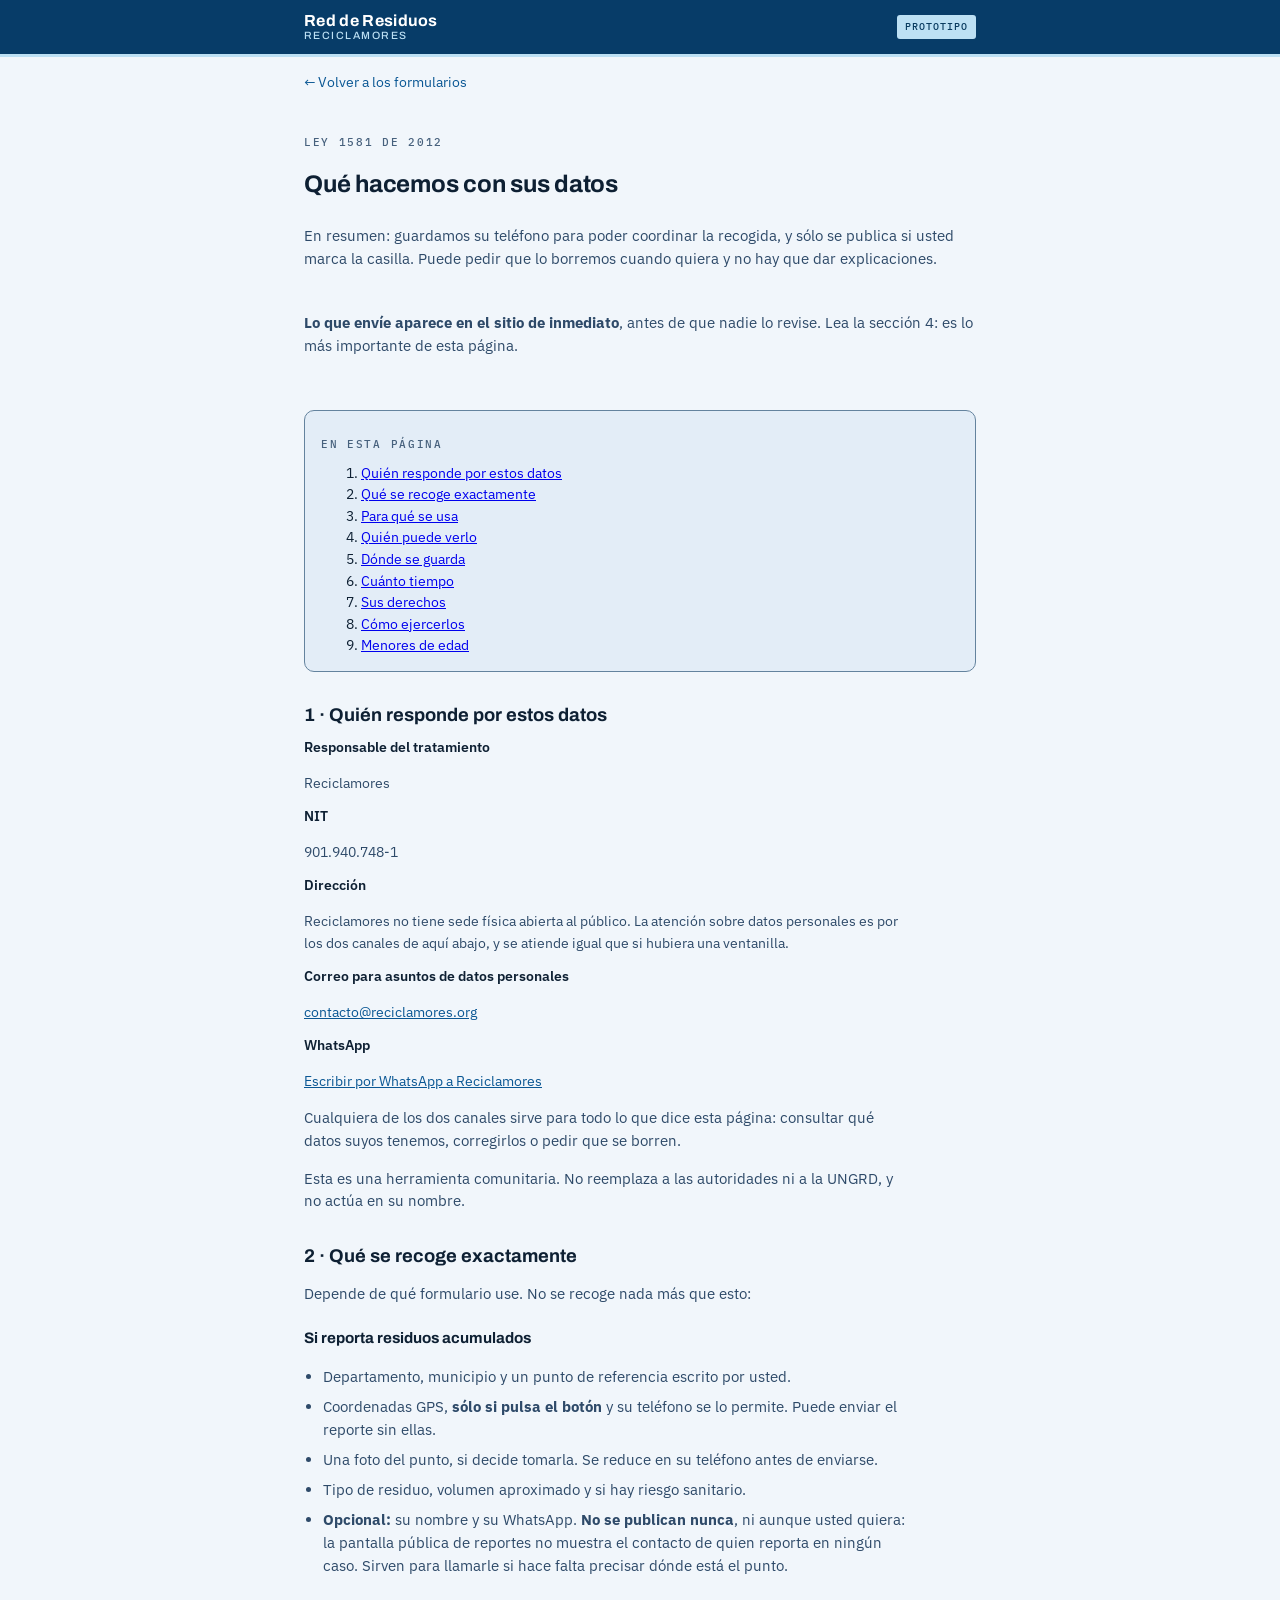
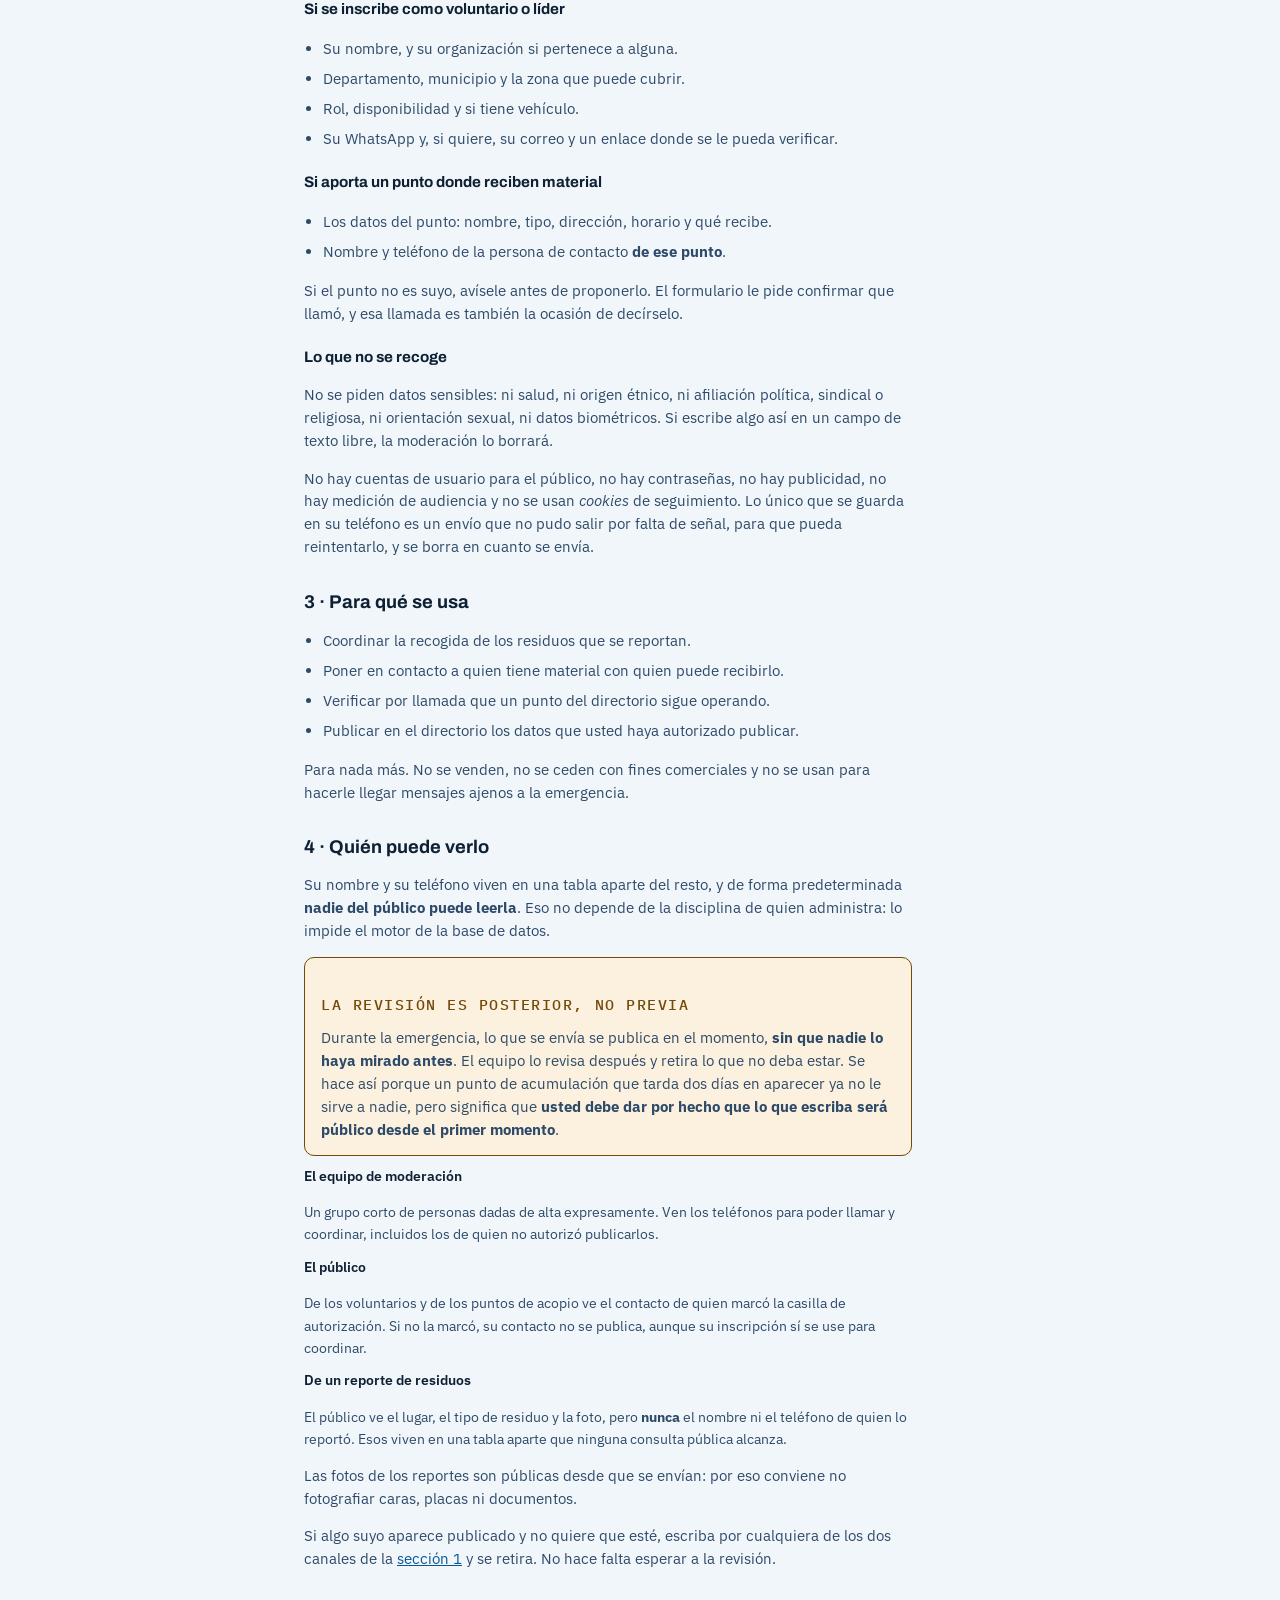
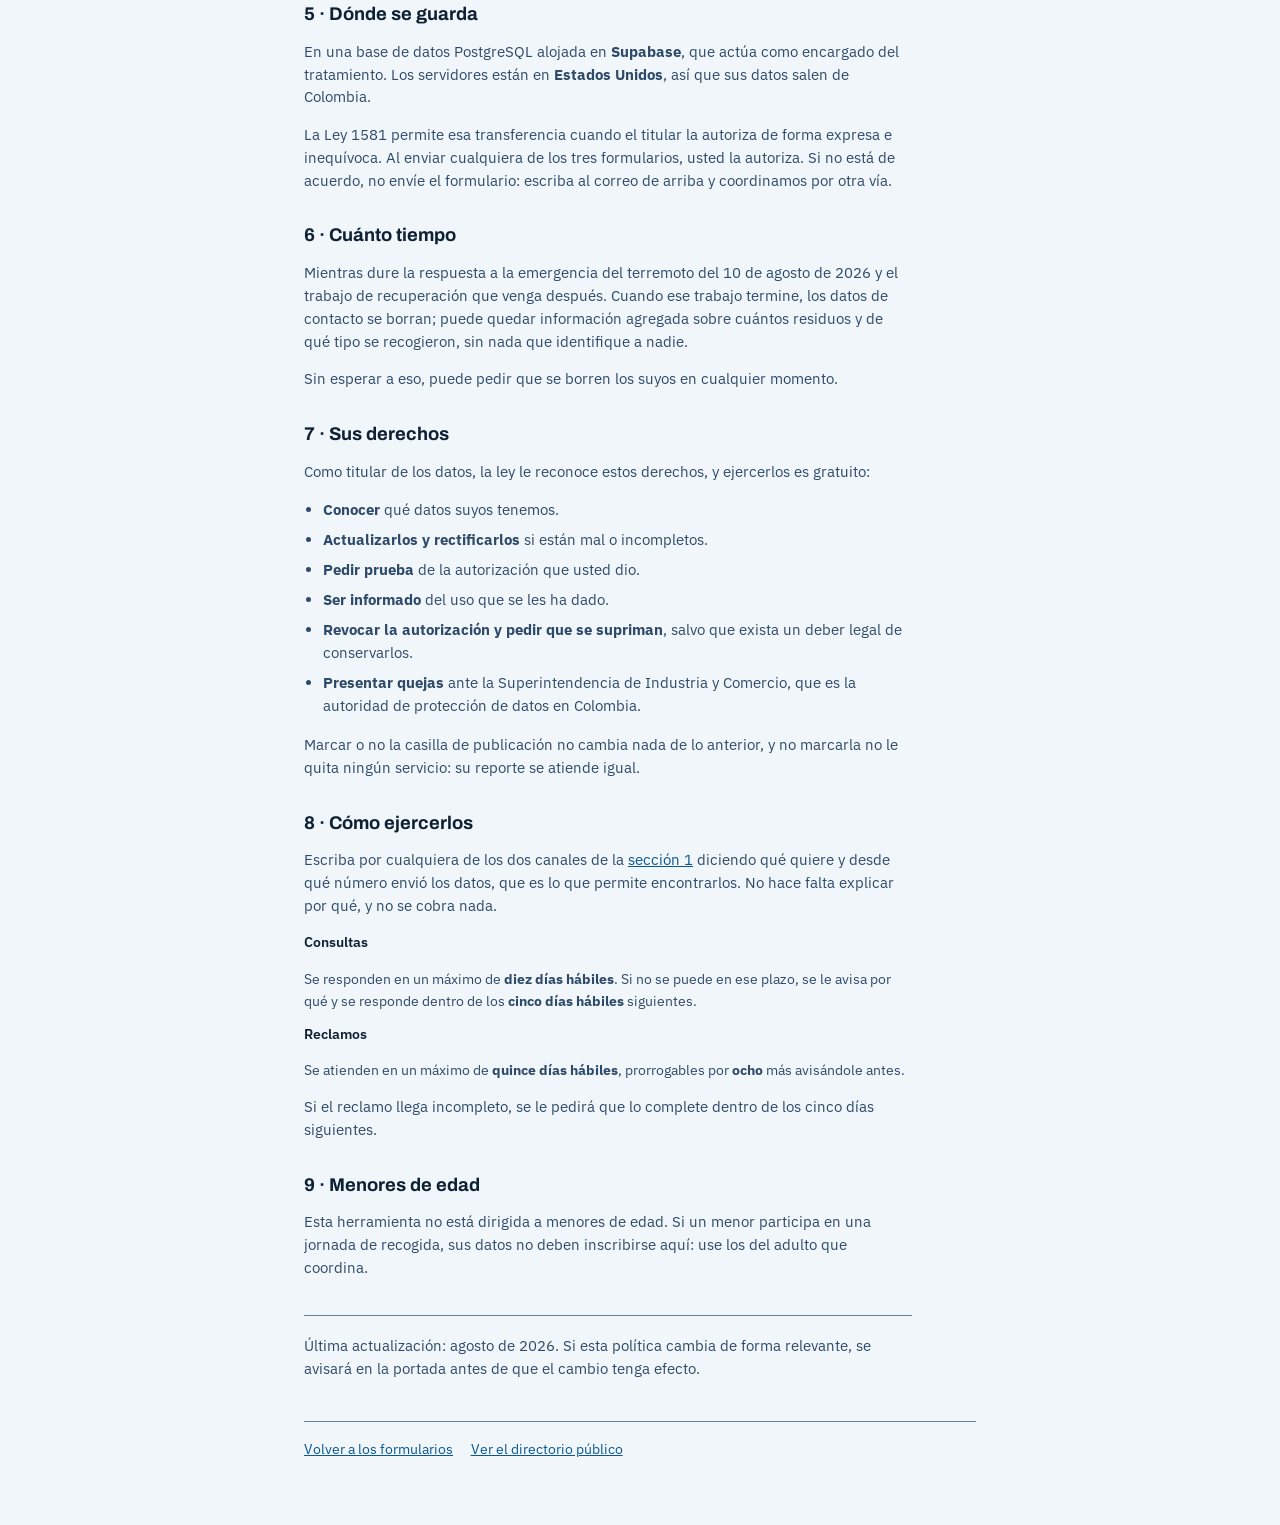
==== commit 1bb4edb3: "Quitar la casilla que no publicaba nada, y bajar el aviso de seguridad El formulario de reportes ten" ====
--- a/datos.html
+++ b/datos.html
@@ -18,7 +18,7 @@
 <link rel="stylesheet" media="print" onload="this.media='all';this.onload=null"
       href="https://fonts.googleapis.com/css2?family=Archivo:wght@500;600;700&family=IBM+Plex+Mono:wght@400;500&family=IBM+Plex+Sans:wght@400;500;600&display=swap">
 <noscript><link rel="stylesheet" href="https://fonts.googleapis.com/css2?family=Archivo:wght@500;600;700&family=IBM+Plex+Mono:wght@400;500&family=IBM+Plex+Sans:wght@400;500;600&display=swap"></noscript>
-<link rel="stylesheet" href="estilos.css">
+<link rel="stylesheet" href="estilos.css?v=3">
 </head>
 <body>
 
@@ -94,7 +94,10 @@
   <li>Una foto del punto, si decide tomarla. Se reduce en su teléfono antes
   de enviarse.</li>
   <li>Tipo de residuo, volumen aproximado y si hay riesgo sanitario.</li>
-  <li><strong>Opcional:</strong> su nombre y su WhatsApp.</li>
+  <li><strong>Opcional:</strong> su nombre y su WhatsApp. <strong>No se publican
+  nunca</strong>, ni aunque usted quiera: la pantalla pública de reportes no
+  muestra el contacto de quien reporta en ningún caso. Sirven para llamarle si
+  hace falta precisar dónde está el punto.</li>
 </ul>
 
 <h3>Si se inscribe como voluntario o líder</h3>
--- a/estilos.css
+++ b/estilos.css
@@ -369,12 +369,19 @@
 .t-voluntarios { --t:var(--t-vol); --t-bg:var(--t-vol-bg); --t-ink:var(--t-vol-ink); }
 .t-puntos      { --t:var(--t-pun); --t-bg:var(--t-pun-bg); --t-ink:var(--t-pun-ink); }
 
-/* La tarjeta de la portada: barra de color a la izquierda y número en el
-   color del tipo, para que las tres se distingan de un vistazo. */
-.card{border-left-color:var(--t, var(--deep))}
-.card:hover{border-left-color:var(--t, var(--deep))}
+/* El color del tipo tiñe la pieza entera, no sólo el borde. Con la franja
+   sola de tres milímetros había que buscarla; con el fondo se distingue de
+   un vistazo y desde lejos, que es como se mira un teléfono en la calle. */
+.card{
+  background:var(--t-bg, var(--surface));
+  border-color:var(--t, var(--line-strong));
+  border-left-color:var(--t, var(--deep));
+}
+.card:hover{border-color:var(--t, var(--deep))}
+.card h2, .card p{color:var(--t-ink, var(--ink))}
 .card-n{
-  color:var(--t-ink, var(--deep)); background:var(--t-bg, var(--surface-2));
+  color:var(--t-ink, var(--deep)); background:var(--surface);
+  border:1px solid var(--t, var(--line-strong));
   border-radius:6px; padding:.15rem .4rem; align-self:flex-start;
 }
 
@@ -388,12 +395,25 @@
   letter-spacing:.1em; text-transform:uppercase; font-weight:500;
 }
 
-/* Ficha: el borde izquierdo dice de qué tipo es. */
-.ficha{border-left-color:var(--t, var(--line-strong))}
+/* Ficha: el fondo entero dice de qué tipo es. */
+.ficha{
+  background:var(--t-bg, var(--surface));
+  border-color:var(--t, var(--line-strong));
+  border-left-color:var(--t, var(--line-strong));
+}
+/* Sobre el fondo teñido, el texto secundario necesita su propio tono: el
+   gris de siempre se pierde contra el pastel. */
+.ficha dt, .ficha .ficha-meta{color:var(--t-ink, var(--ink-3)); opacity:.85}
+.ficha dd, .ficha h3{color:var(--t-ink, var(--ink))}
+/* Lo que va dentro (avisos, foto, campos del formulario) se levanta sobre
+   el fondo del papel para que no se confunda con la ficha. */
+.ficha input, .ficha select, .ficha textarea{background:var(--surface)}
+.ficha .acciones{border-top-color:var(--t, var(--line))}
 
 /* Pestaña activa: subrayada en el color de su tipo. */
 .tab[aria-selected="true"]{border-bottom-color:var(--t, var(--hivis))}
 .tab[aria-selected="true"] .n{background:var(--t-bg, var(--surface-2)); color:var(--t-ink, var(--ink-2))}
 
-/* Etiqueta con el color del tipo. */
-.pill-tipo{background:var(--t-bg); border-color:var(--t); color:var(--t-ink)}
+/* Etiqueta del tipo: en negativo sobre la ficha teñida, para que se lea.
+   Si usara `--t-bg` como fondo desaparecería dentro de su propia ficha. */
+.pill-tipo{background:var(--surface); border-color:var(--t); color:var(--t-ink)}
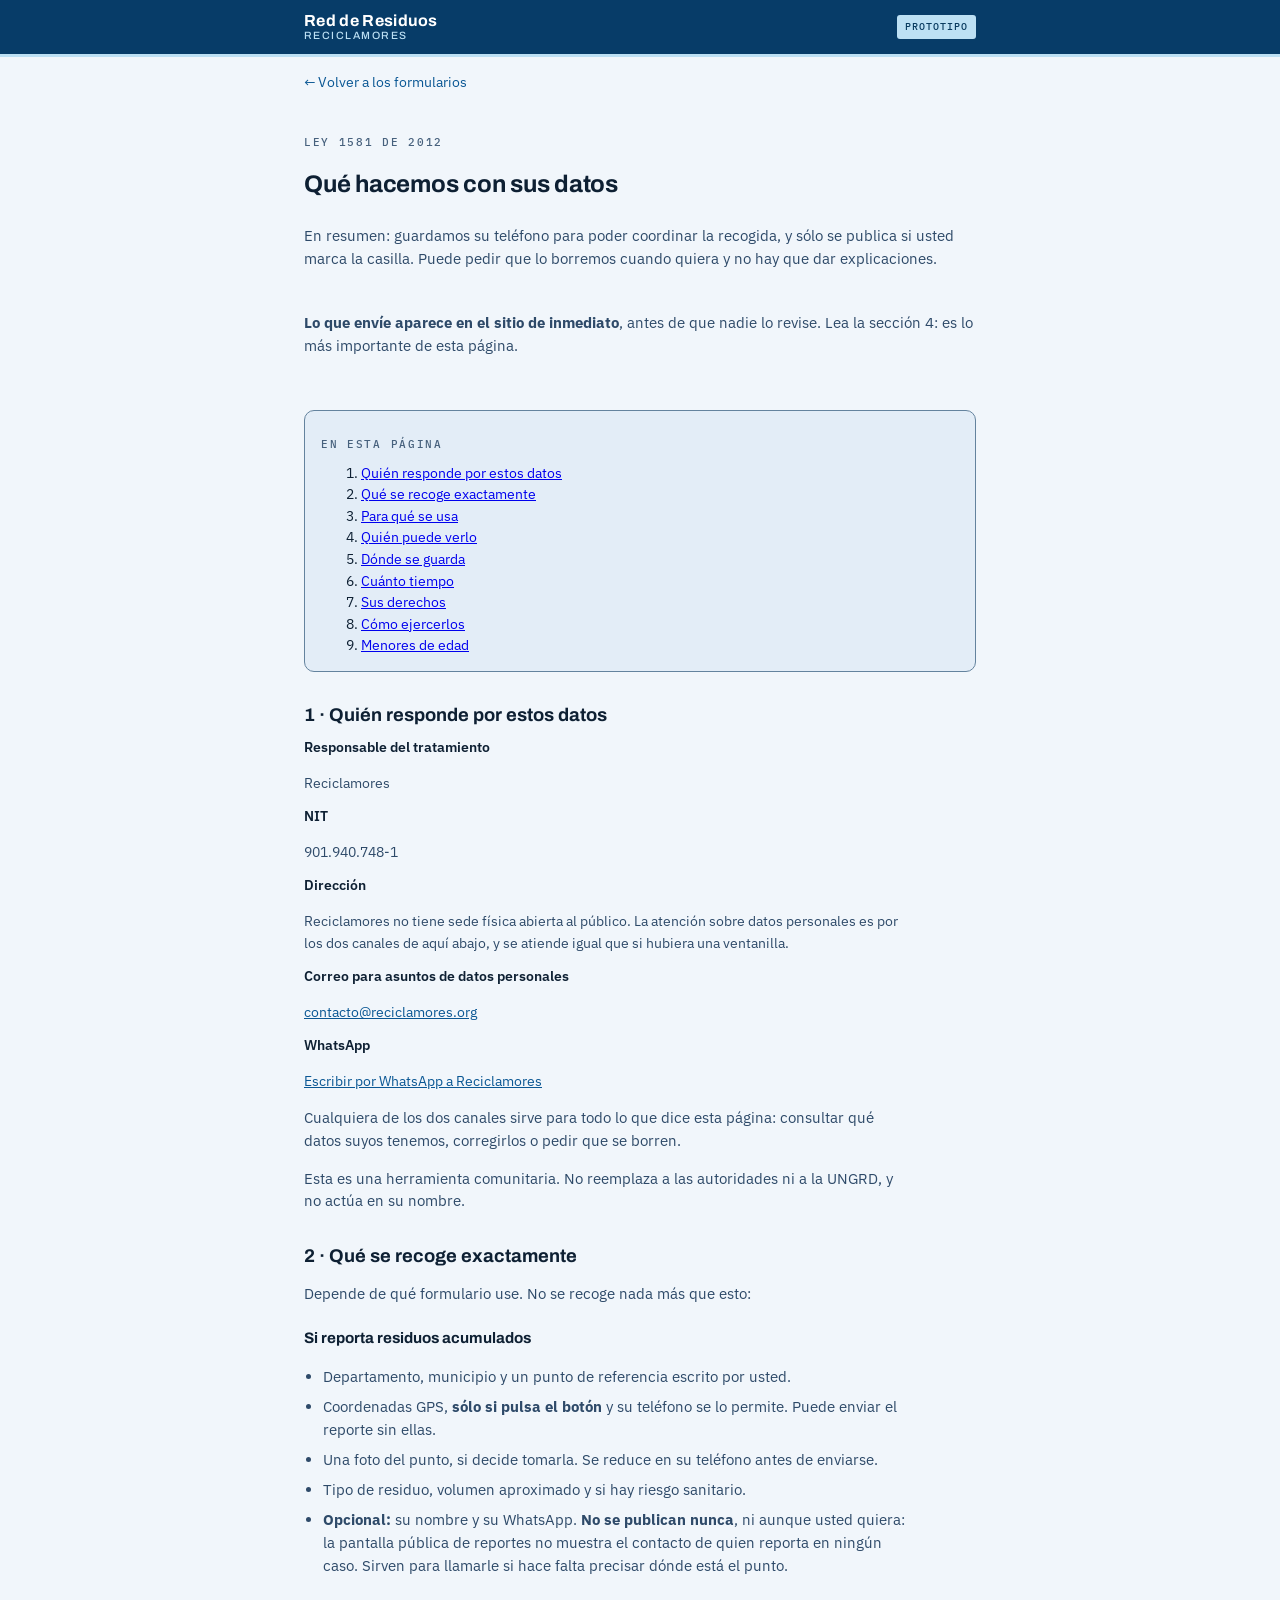
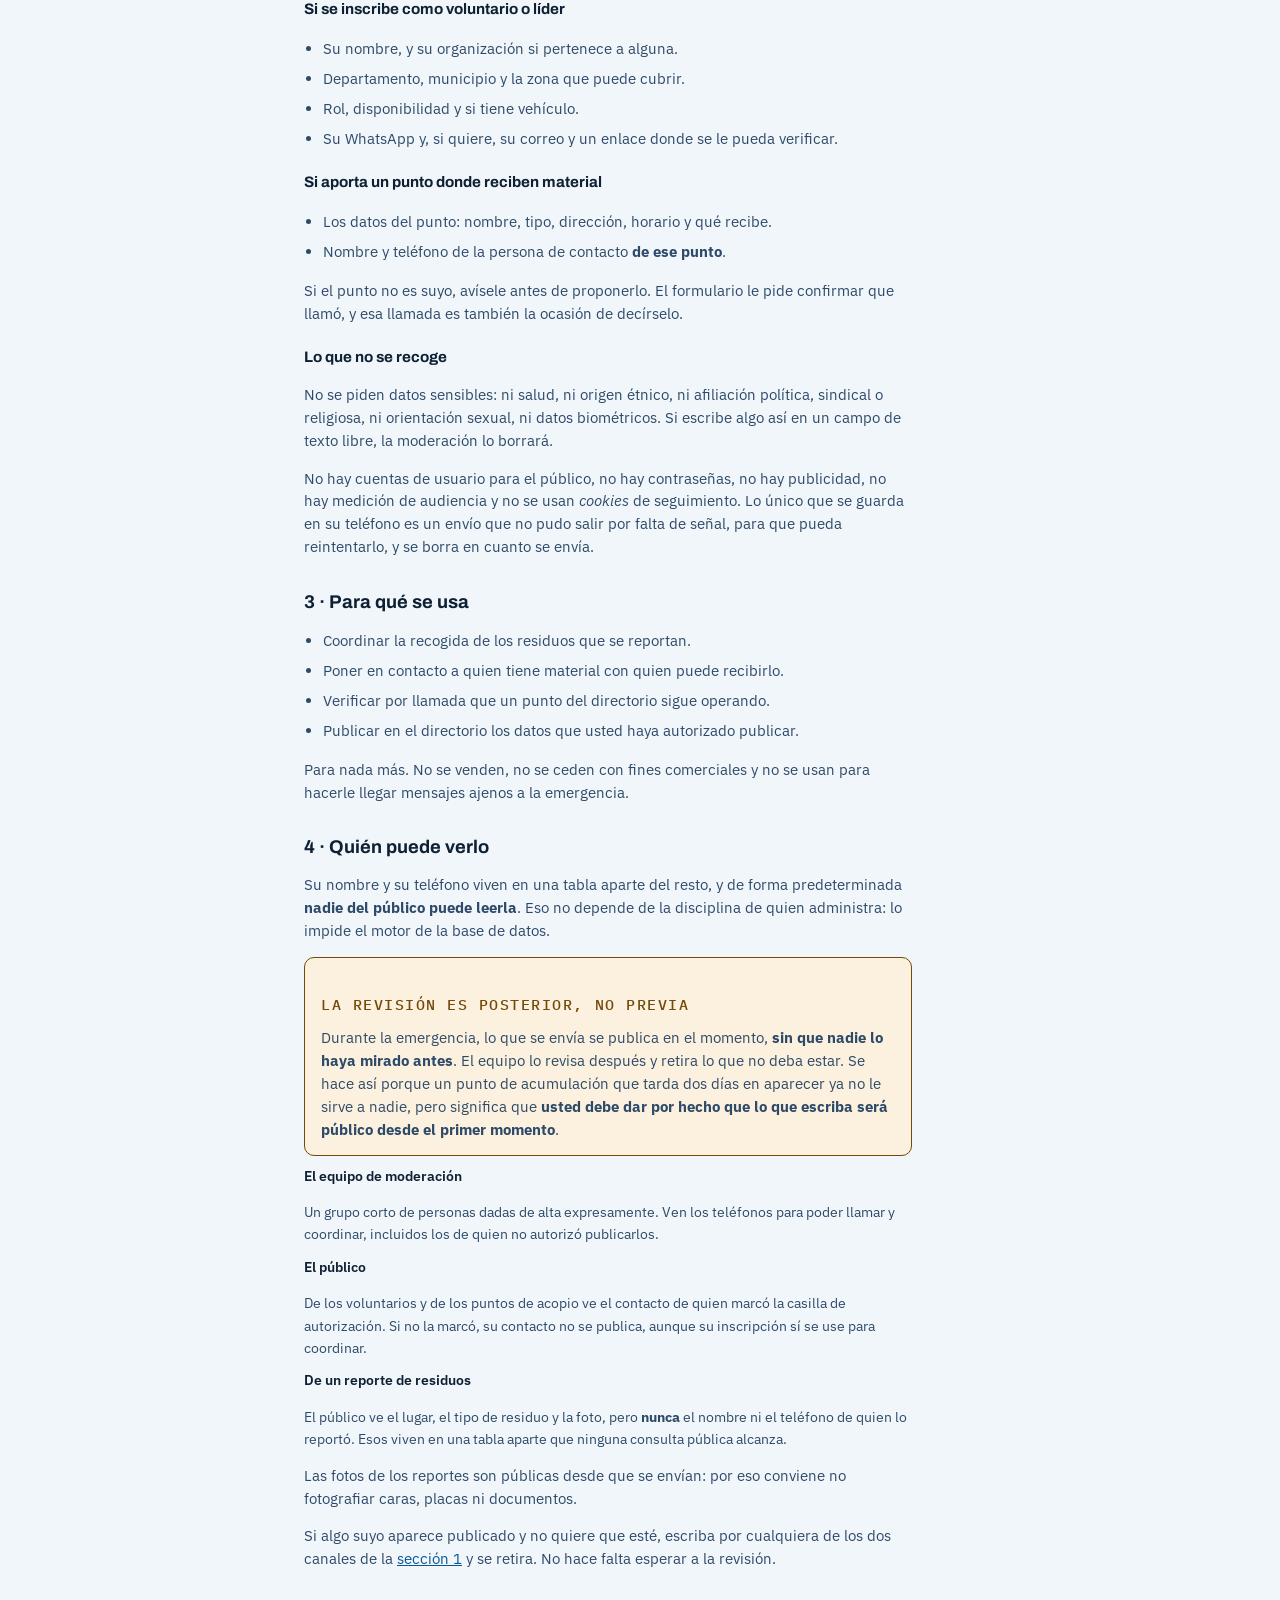
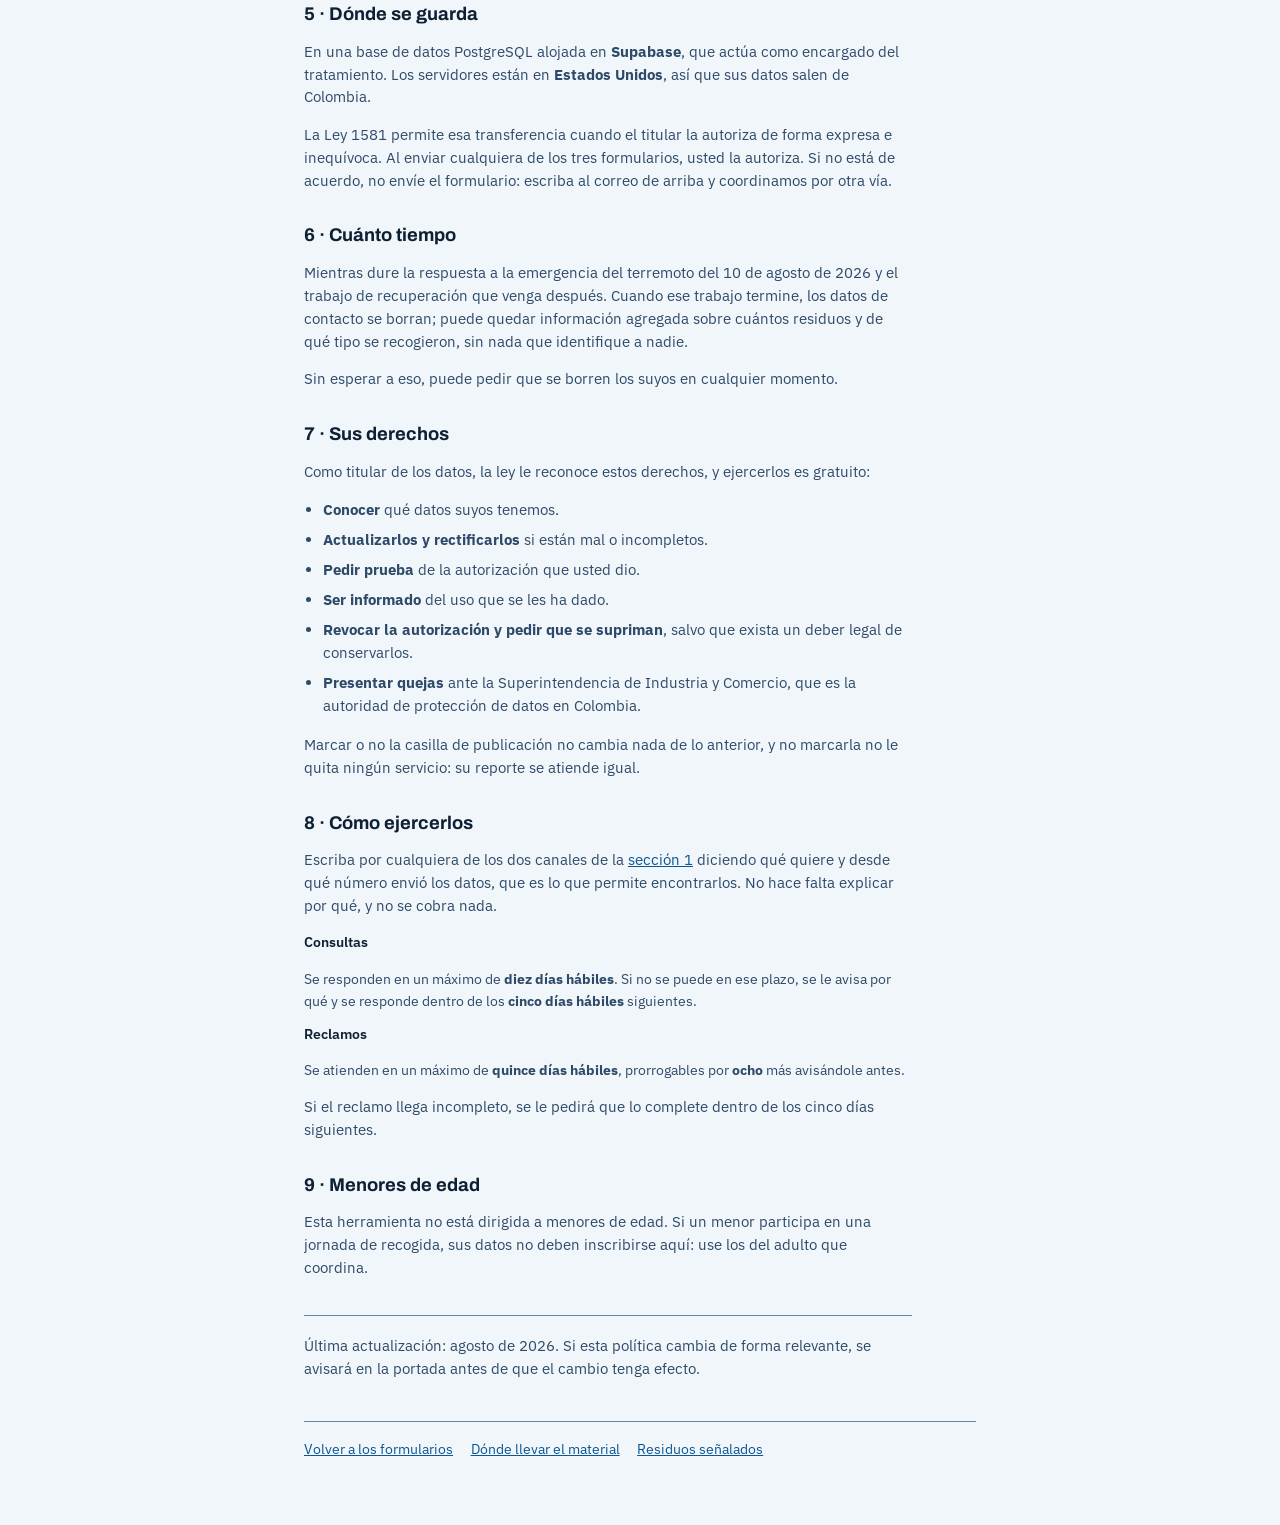
==== commit 367f0a7a: "Una pagina por tipo en el directorio, enlazadas desde la portada El directorio era una pagina con tr" ====
--- a/datos.html
+++ b/datos.html
@@ -18,7 +18,7 @@
 <link rel="stylesheet" media="print" onload="this.media='all';this.onload=null"
       href="https://fonts.googleapis.com/css2?family=Archivo:wght@500;600;700&family=IBM+Plex+Mono:wght@400;500&family=IBM+Plex+Sans:wght@400;500;600&display=swap">
 <noscript><link rel="stylesheet" href="https://fonts.googleapis.com/css2?family=Archivo:wght@500;600;700&family=IBM+Plex+Mono:wght@400;500&family=IBM+Plex+Sans:wght@400;500;600&display=swap"></noscript>
-<link rel="stylesheet" href="estilos.css?v=3">
+<link rel="stylesheet" href="estilos.css?v=4">
 </head>
 <body>
 
@@ -232,7 +232,8 @@
 
 <footer class="pie">
   <a href="index.html">Volver a los formularios</a>
-  <a href="directorio.html">Ver el directorio público</a>
+  <a href="donde-llevarlo.html">Dónde llevar el material</a>
+    <a href="residuos.html">Residuos señalados</a>
 </footer>
 
 </div>
--- a/estilos.css
+++ b/estilos.css
@@ -417,3 +417,35 @@
 /* Etiqueta del tipo: en negativo sobre la ficha teñida, para que se lea.
    Si usara `--t-bg` como fondo desaparecería dentro de su propia ficha. */
 .pill-tipo{background:var(--surface); border-color:var(--t); color:var(--t-ink)}
+
+/* =====================================================================
+   ENLACES A CADA PANTALLA DEL DIRECTORIO
+   Uno por tipo, con el color del tipo. Son enlaces de verdad a páginas
+   distintas, no pestañas: así se pueden compartir por separado y se
+   puede volver atrás.
+   ===================================================================== */
+.enlaces{display:flex; flex-direction:column; gap:.7rem; margin:1.2rem 0}
+.enlaces-t{
+  font-family:"IBM Plex Mono",monospace; font-size:.68rem; letter-spacing:.14em;
+  text-transform:uppercase; color:var(--ink-3); font-weight:500; margin:0 0 .2rem;
+}
+.enlace-tipo{
+  display:flex; flex-direction:column; gap:.15rem;
+  background:var(--t-bg, var(--surface));
+  border:1px solid var(--t, var(--line-strong));
+  border-left-width:5px;
+  border-radius:var(--r); padding:.85rem 1rem; text-decoration:none;
+}
+.enlace-tipo:hover{border-color:var(--t, var(--deep)); text-decoration:none}
+.enlace-tipo-t{
+  font-family:Archivo,system-ui,sans-serif; font-weight:700; font-size:1rem;
+  color:var(--t-ink, var(--ink)); line-height:1.25;
+}
+.enlace-tipo-d{font-size:.85rem; color:var(--t-ink, var(--ink-2)); opacity:.9}
+
+/* Cuántos resultados hay. Nunca se queda en blanco: si la consulta falla
+   lo dice, en vez de dejar un número viejo al lado de una lista vacía. */
+.cuenta{
+  font-family:"IBM Plex Mono",monospace; font-size:.75rem; letter-spacing:.06em;
+  color:var(--ink-3); margin:.2rem 0 0;
+}
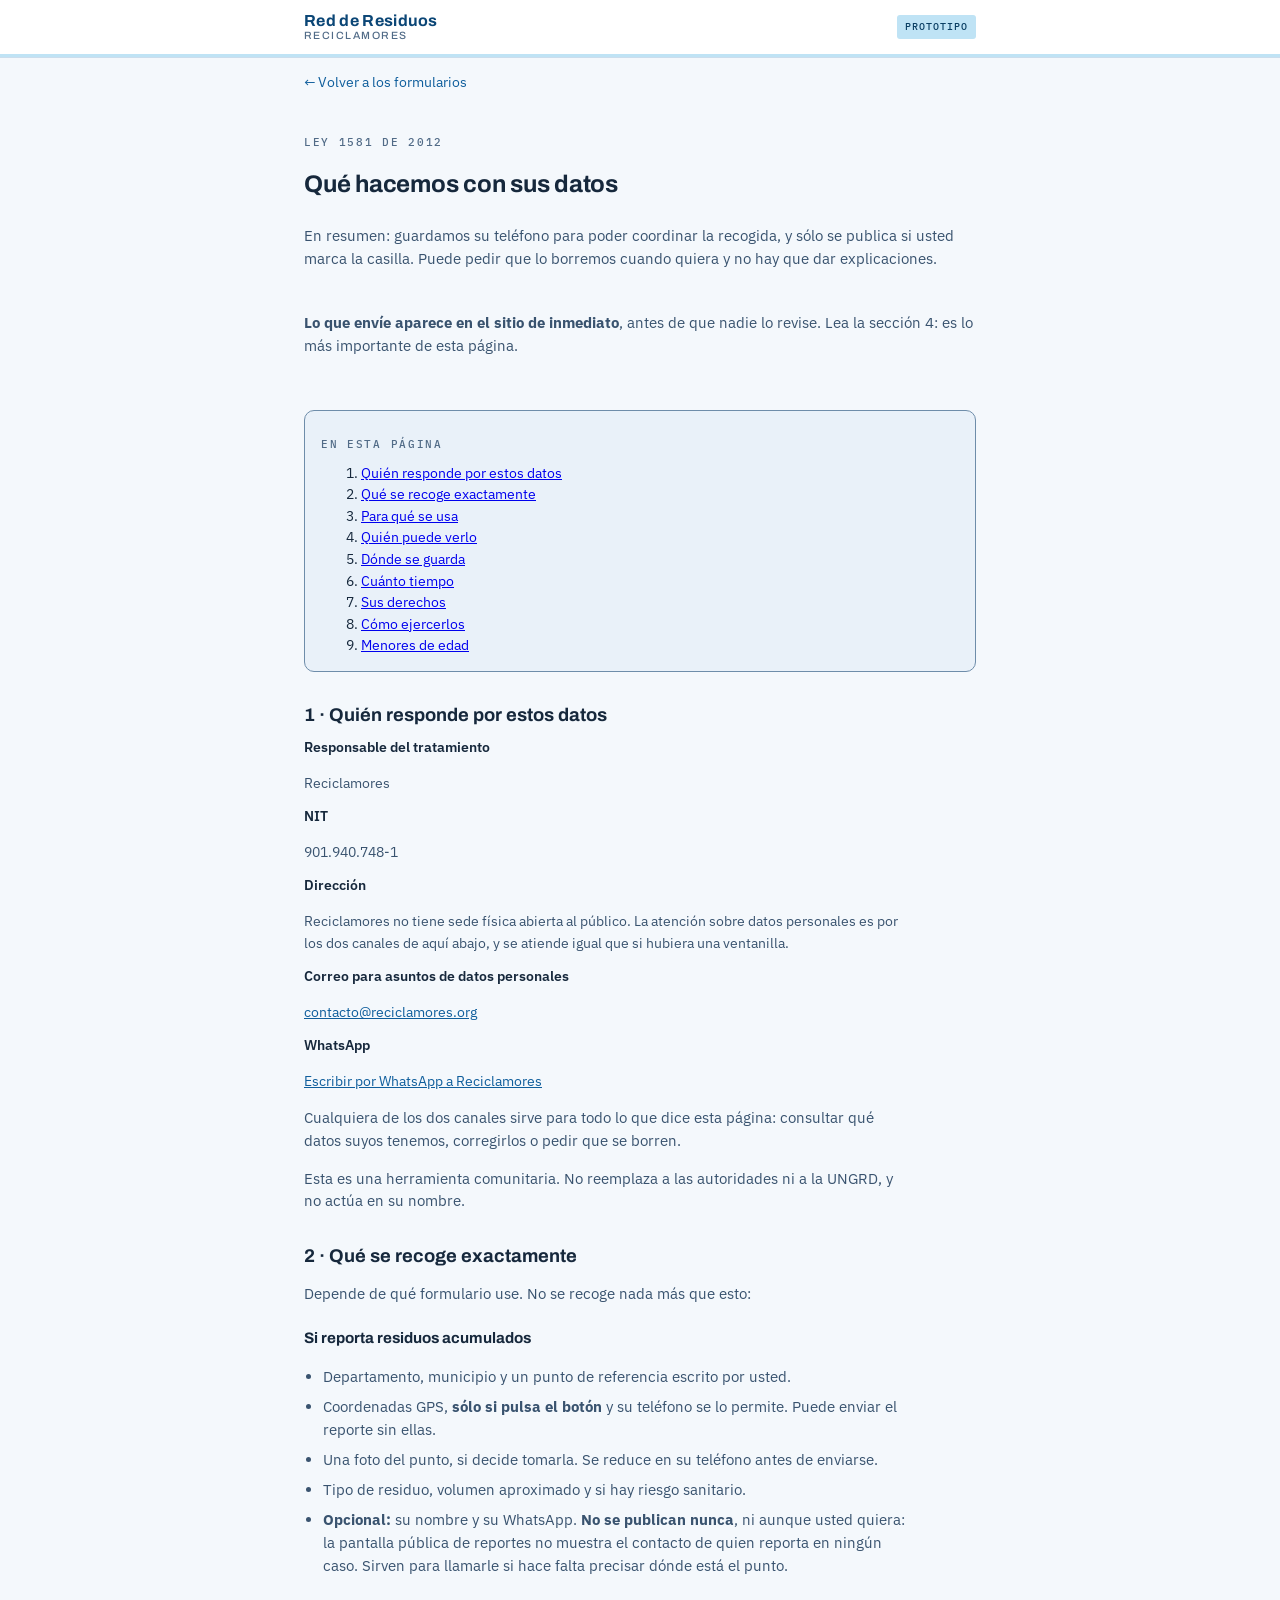
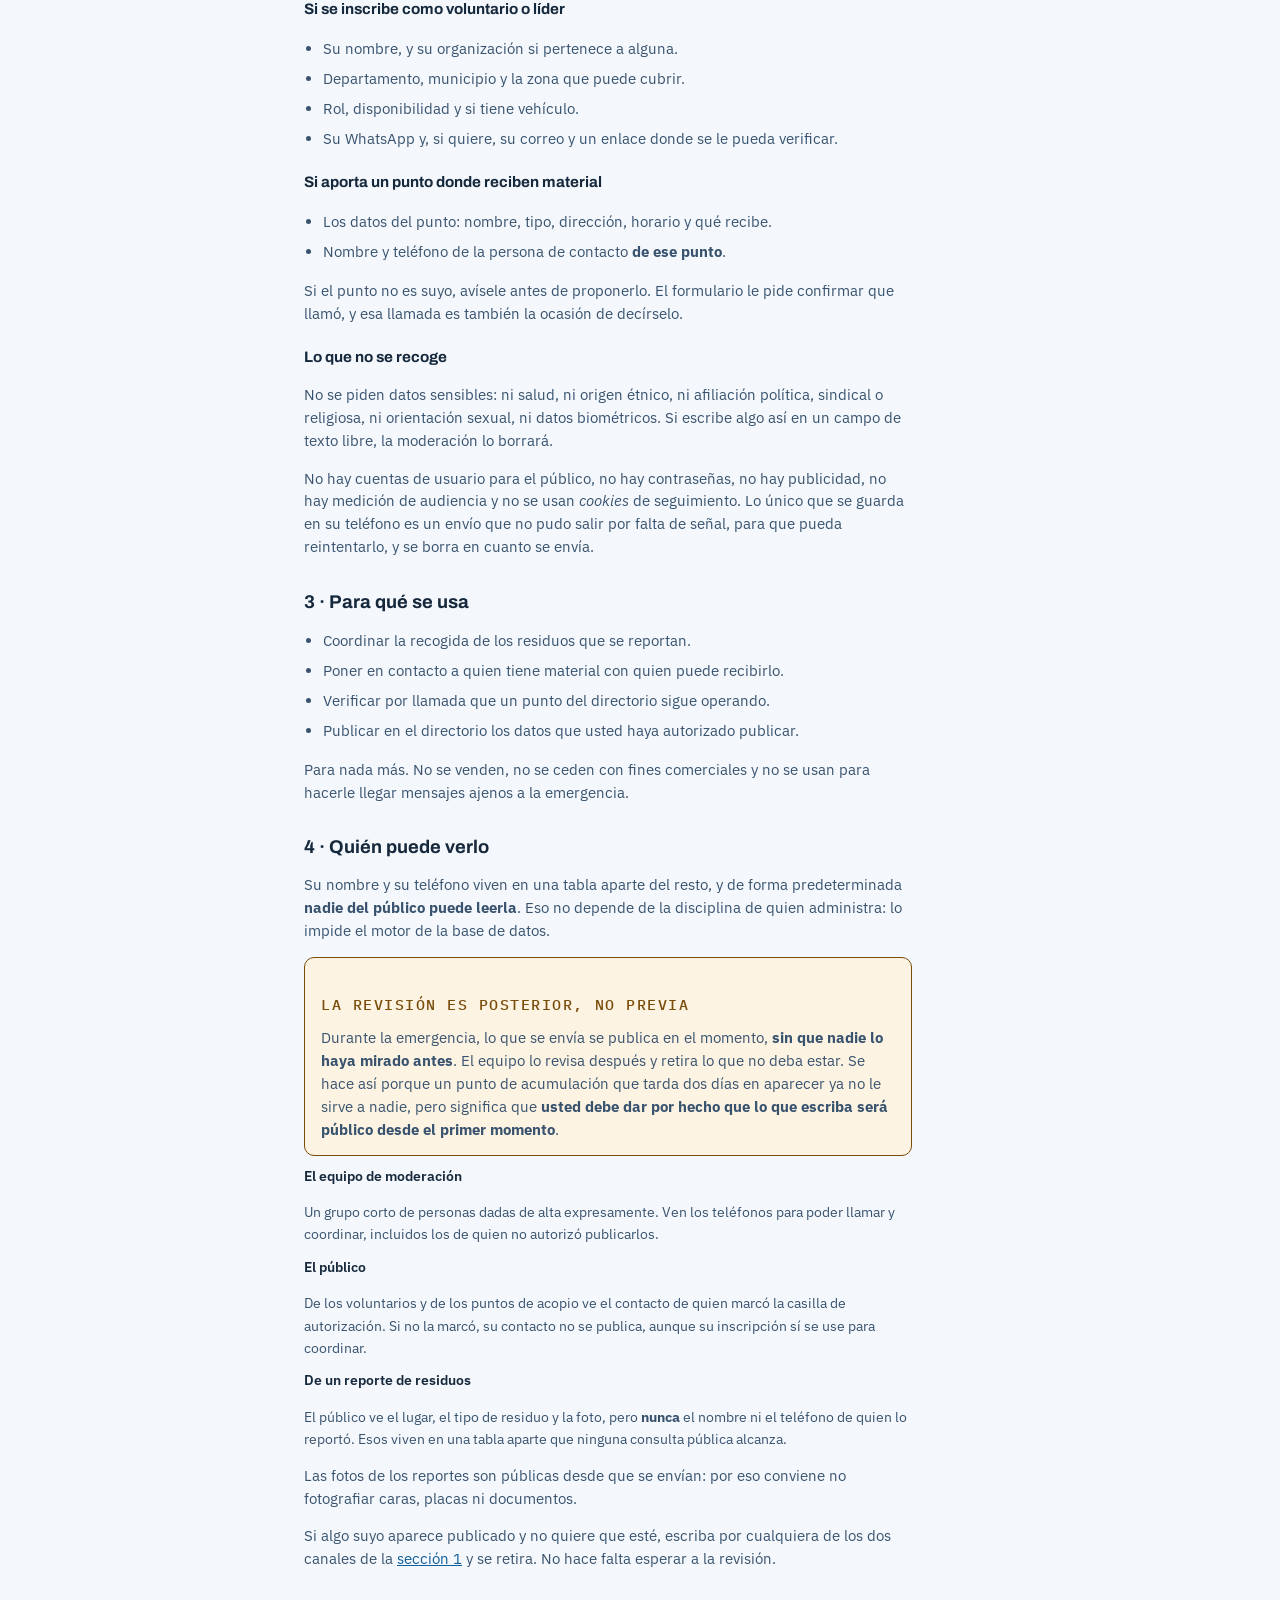
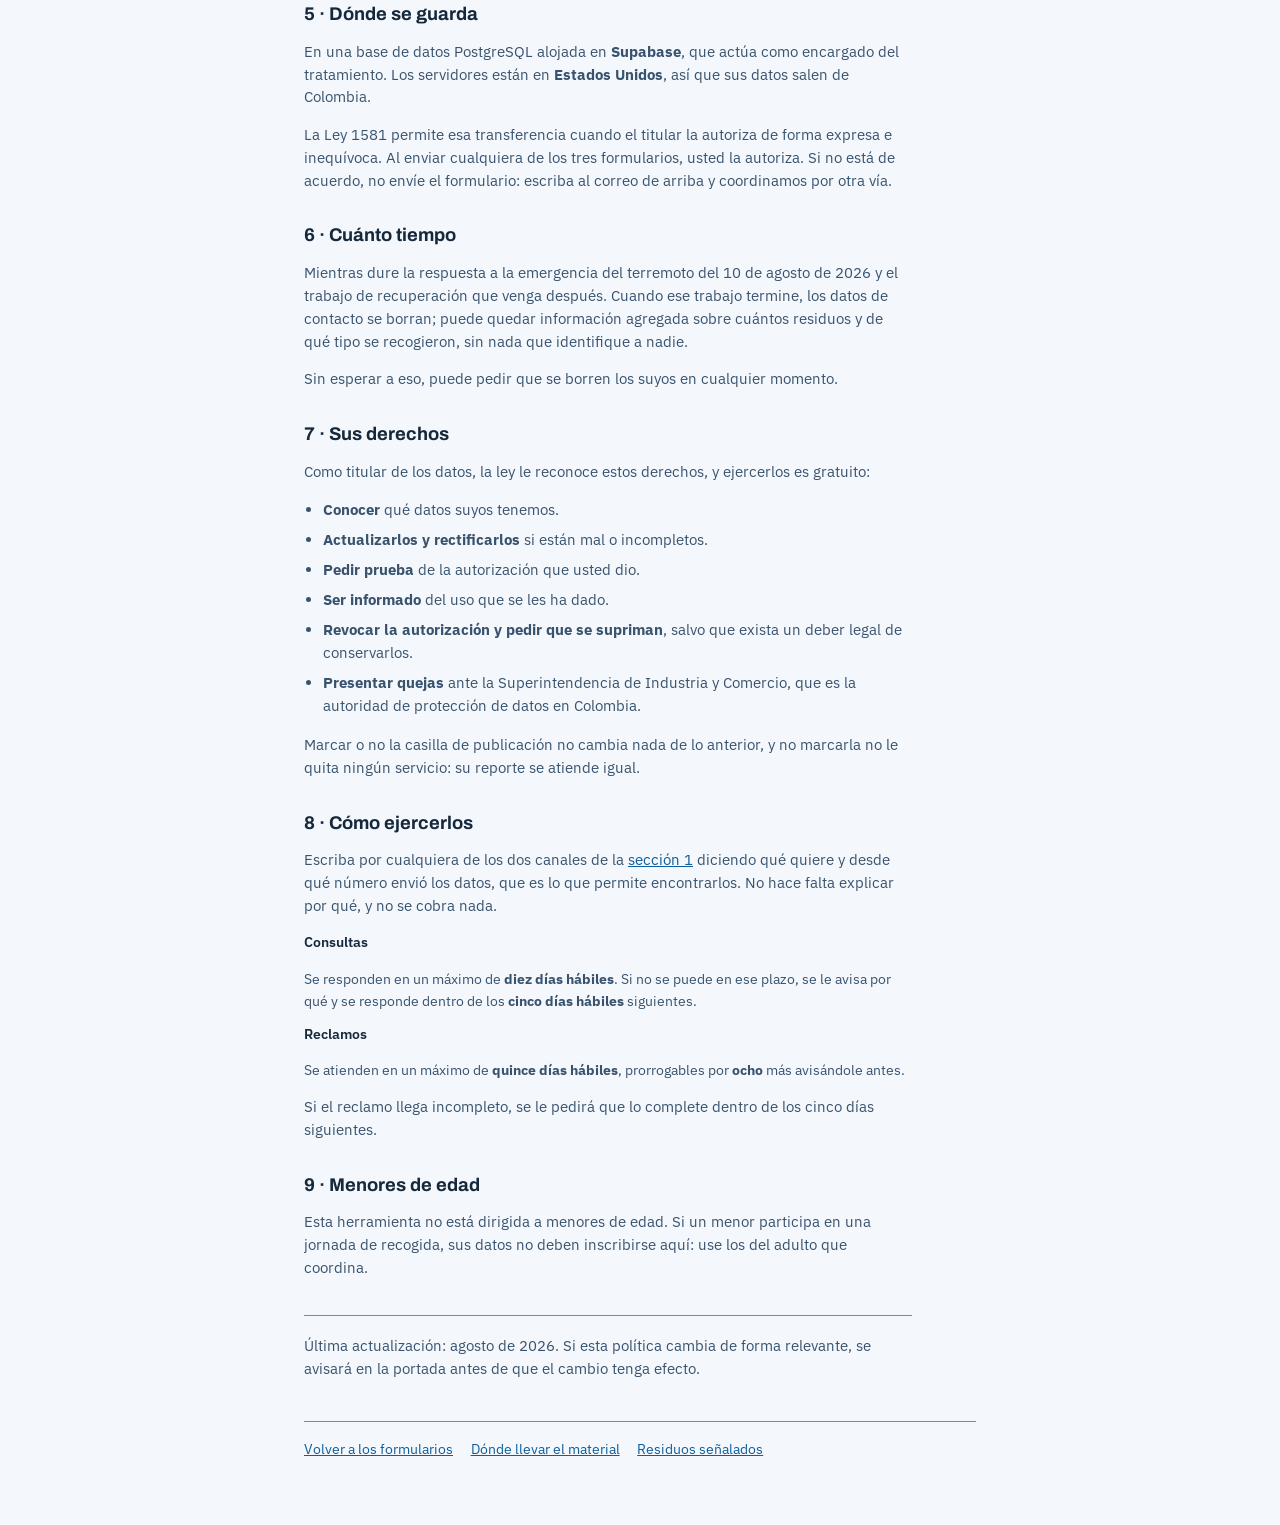
==== commit 5faa000d: "Una sola paleta, de dia: fuera el modo oscuro El sitio respetaba el modo oscuro del sistema y en un " ====
--- a/datos.html
+++ b/datos.html
@@ -5,7 +5,7 @@
 <meta name="viewport" content="width=device-width, initial-scale=1">
 <title>Tratamiento de datos · Red de Residuos</title>
 <meta name="description" content="Qué datos personales recoge la Red de Residuos de la Emergencia, para qué, quién los guarda y cómo pedir que se borren. Ley 1581 de 2012.">
-<meta name="color-scheme" content="light dark">
+<meta name="color-scheme" content="light">
 <link rel="preconnect" href="https://fonts.googleapis.com">
 <link rel="preconnect" href="https://fonts.gstatic.com" crossorigin>
 <!-- Las tipografías se cargan sin bloquear el pintado. Un <link rel=stylesheet>
@@ -18,7 +18,7 @@
 <link rel="stylesheet" media="print" onload="this.media='all';this.onload=null"
       href="https://fonts.googleapis.com/css2?family=Archivo:wght@500;600;700&family=IBM+Plex+Mono:wght@400;500&family=IBM+Plex+Sans:wght@400;500;600&display=swap">
 <noscript><link rel="stylesheet" href="https://fonts.googleapis.com/css2?family=Archivo:wght@500;600;700&family=IBM+Plex+Mono:wght@400;500&family=IBM+Plex+Sans:wght@400;500;600&display=swap"></noscript>
-<link rel="stylesheet" href="estilos.css?v=4">
+<link rel="stylesheet" href="estilos.css?v=5">
 </head>
 <body>
 
--- a/estilos.css
+++ b/estilos.css
@@ -7,84 +7,49 @@
    ===================================================================== */
 
 /* =====================================================================
-   PALETA
-   Blanco, azul y pasteles.
-
-   REGLA QUE NO SE PUEDE ROMPER: los tres bloques de abajo definen
-   EXACTAMENTE los mismos tokens. La versión anterior olvidaba `--ink` e
-   `--ink-2` en el bloque de la media query, así que en un móvil puesto en
-   modo oscuro el texto quedaba casi negro sobre fondo casi negro: el
-   titular medía 1,06:1 de contraste, o sea invisible. Hay una prueba en
-   pruebas/navegador.mjs que compara los tres juegos de tokens para que no
-   vuelva a pasar.
-
-   Todo el texto llega al mínimo de la norma de accesibilidad (4,5:1, y
-   3:1 en los titulares grandes) en los dos modos. Se comprueba solo.
+   PALETA · una sola, de día
+
+   No hay modo oscuro, y es a propósito. Esto se usa de día, en la calle,
+   con el teléfono a pleno sol y a menudo por gente que no eligió el modo
+   oscuro sino que se lo puso el sistema. Respetarlo hacía que la
+   herramienta pareciera otra cosa. Una sola paleta clara también quita de
+   en medio toda una clase de fallos: la anterior tenía el modo oscuro roto
+   porque un bloque olvidaba dos tokens, y el texto quedaba casi invisible.
+
+   Blanco, azul y pasteles. Todo el texto llega al mínimo de la norma de
+   accesibilidad —4,5:1, y 3:1 en titulares grandes— y se comprueba solo
+   en pruebas/navegador.mjs, midiendo sobre la página ya pintada.
+
+   Si algún día hace falta modo oscuro, hay que definir TODOS estos tokens
+   en el bloque nuevo. Hay una prueba que lo exige.
    ===================================================================== */
 :root{
-  /* fondos */
-  --paper:#F1F6FB; --surface:#FFFFFF; --surface-2:#E3EDF7;
+  color-scheme: light;
+
+  /* fondos: papel con un punto de azul, para que no sea un blanco de oficina */
+  --paper:#F4F8FC; --surface:#FFFFFF; --surface-2:#E9F1F9;
   /* texto */
-  --ink:#0E2033; --ink-2:#2E4A69; --ink-3:#47617D;
-  /* líneas: `--line` separa por dentro, `--line-strong` dibuja el borde
-     de lo que es una pieza (tarjeta, ficha, campo). */
-  --line:#B8CEE0; --line-strong:#64839E;
+  --ink:#16283C; --ink-2:#39536F; --ink-3:#516B87;
+  /* líneas: `--line` separa por dentro, `--line-strong` dibuja el borde de
+     una pieza (tarjeta, ficha, campo) */
+  --line:#CBDDEC; --line-strong:#6E8DAA;
   /* azul de marca */
-  --deep:#0A5794; --deep-ink:#073C68;
-  --sobre-deep:#FFFFFF; --sobre-deep-ink:#FFFFFF;
-  /* pastel de acento: relleno claro, texto oscuro encima */
-  --hivis:#BCE0F4; --hivis-ink:#083A5F;
-  /* estados */
-  --danger:#9E2018; --danger-bg:#FCEBE9;
-  --warn:#74490A;   --warn-bg:#FBF1DE;
-  --ok:#0C6543;     --ok-bg:#E2F3EB;
-  --focus:#0A5794;
+  --deep:#0F5E9C; --deep-ink:#0B4676;
+  --sobre-deep:#FFFFFF;
+  /* acento pastel: relleno claro, texto oscuro encima */
+  --hivis:#BFE3F5; --hivis-ink:#0A3E63;
+  /* estados, en pastel */
+  --danger:#9C2118; --danger-bg:#FDEDEB;
+  --warn:#7A4C0A;   --warn-bg:#FCF3E2;
+  --ok:#0F6647;     --ok-bg:#E5F4ED;
+  --focus:#0F5E9C;
 
   /* UN COLOR POR TIPO. El mismo en el formulario, en el directorio y en la
-     moderación: si un reporte es ámbar en un sitio, es ámbar en los tres.
-     `--t-*-ink` es el texto que va sobre `--t-*-bg`, no sobre el papel. */
-  --t-rep:#A04600; --t-rep-bg:#FCEADA; --t-rep-ink:#7A3500;
-  --t-vol:#6A3CA0; --t-vol-bg:#EEE7FA; --t-vol-ink:#4E2A79;
-  --t-pun:#0A5794; --t-pun-bg:#DEEBF8; --t-pun-ink:#083A5F;
-
-  --r:10px; --maxw:44rem;
-}
-
-/* Modo oscuro del sistema. Mismos tokens que arriba, sin faltar ninguno. */
-@media (prefers-color-scheme:dark){
-  :root:not([data-theme="light"]){
-    --paper:#0B1621; --surface:#12222F; --surface-2:#1A2E3E;
-    --ink:#E9F2F9; --ink-2:#BCCDDC; --ink-3:#97ADC0;
-    --line:#2C4256; --line-strong:#5A7B96;
-    --deep:#7BC3F1; --deep-ink:#081924;
-    --sobre-deep:#04121C; --sobre-deep-ink:#E9F2F9;
-    --hivis:#8ED2F4; --hivis-ink:#042031;
-    --danger:#FFA79D; --danger-bg:#3A1611;
-    --warn:#F2C273;   --warn-bg:#33250B;
-    --ok:#84D8AB;     --ok-bg:#0B2A1C;
-    --focus:#7BC3F1;
-    --t-rep:#F2A96A; --t-rep-bg:#33200C; --t-rep-ink:#F7C79A;
-    --t-vol:#C6A8F2; --t-vol-bg:#251A38; --t-vol-ink:#D8C3F7;
-    --t-pun:#7BC3F1; --t-pun-bg:#0E2637; --t-pun-ink:#A9D8F6;
-    --r:10px; --maxw:44rem;
-  }
-}
-
-/* Modo oscuro elegido a mano. Idéntico al de arriba. */
-:root[data-theme="dark"]{
-  --paper:#0B1621; --surface:#12222F; --surface-2:#1A2E3E;
-  --ink:#E9F2F9; --ink-2:#BCCDDC; --ink-3:#97ADC0;
-  --line:#2C4256; --line-strong:#5A7B96;
-  --deep:#7BC3F1; --deep-ink:#081924;
-  --sobre-deep:#04121C; --sobre-deep-ink:#E9F2F9;
-  --hivis:#8ED2F4; --hivis-ink:#042031;
-  --danger:#FFA79D; --danger-bg:#3A1611;
-  --warn:#F2C273;   --warn-bg:#33250B;
-  --ok:#84D8AB;     --ok-bg:#0B2A1C;
-  --focus:#7BC3F1;
-  --t-rep:#F2A96A; --t-rep-bg:#33200C; --t-rep-ink:#F7C79A;
-  --t-vol:#C6A8F2; --t-vol-bg:#251A38; --t-vol-ink:#D8C3F7;
-  --t-pun:#7BC3F1; --t-pun-bg:#0E2637; --t-pun-ink:#A9D8F6;
+     moderación. `--t-*-ink` es el texto que va sobre `--t-*-bg`. */
+  --t-rep:#B25A00; --t-rep-bg:#FDF0E0; --t-rep-ink:#7A3D00;
+  --t-vol:#7048B0; --t-vol-bg:#F2EBFC; --t-vol-ink:#4E2E80;
+  --t-pun:#0F5E9C; --t-pun-bg:#E4F0FA; --t-pun-ink:#0B4676;
+
   --r:10px; --maxw:44rem;
 }
 
@@ -96,10 +61,14 @@
 }
 .wrap{max-width:var(--maxw); margin:0 auto; padding:0 1rem 4rem}
 
-/* ---------- header ---------- */
+/* ---------- header ----------
+   Antes era una franja azul muy oscura. Era lo primero que se veía y lo
+   que más pesaba en la impresión de conjunto. Ahora es papel, con el
+   acento pastel sujetándola por abajo. */
 .top{
-  position:sticky; top:0; z-index:20; background:var(--deep-ink);
+  position:sticky; top:0; z-index:20; background:var(--surface);
   border-bottom:3px solid var(--hivis);
+  box-shadow:0 1px 0 var(--line);
 }
 .top-in{
   max-width:var(--maxw); margin:0 auto; padding:.7rem 1rem;
@@ -107,10 +76,10 @@
 }
 .mark{
   font-family:Archivo,system-ui,sans-serif; font-weight:700; font-size:1rem;
-  letter-spacing:.02em; color:var(--sobre-deep-ink); line-height:1.2;
+  letter-spacing:.02em; color:var(--deep-ink); line-height:1.2;
 }
 .mark span{display:block; font-size:.66rem; font-weight:500; letter-spacing:.14em;
-  text-transform:uppercase; color:var(--hivis)}
+  text-transform:uppercase; color:var(--ink-3)}
 .proto{
   margin-left:auto; font-family:"IBM Plex Mono",monospace; font-size:.62rem;
   letter-spacing:.1em; text-transform:uppercase;
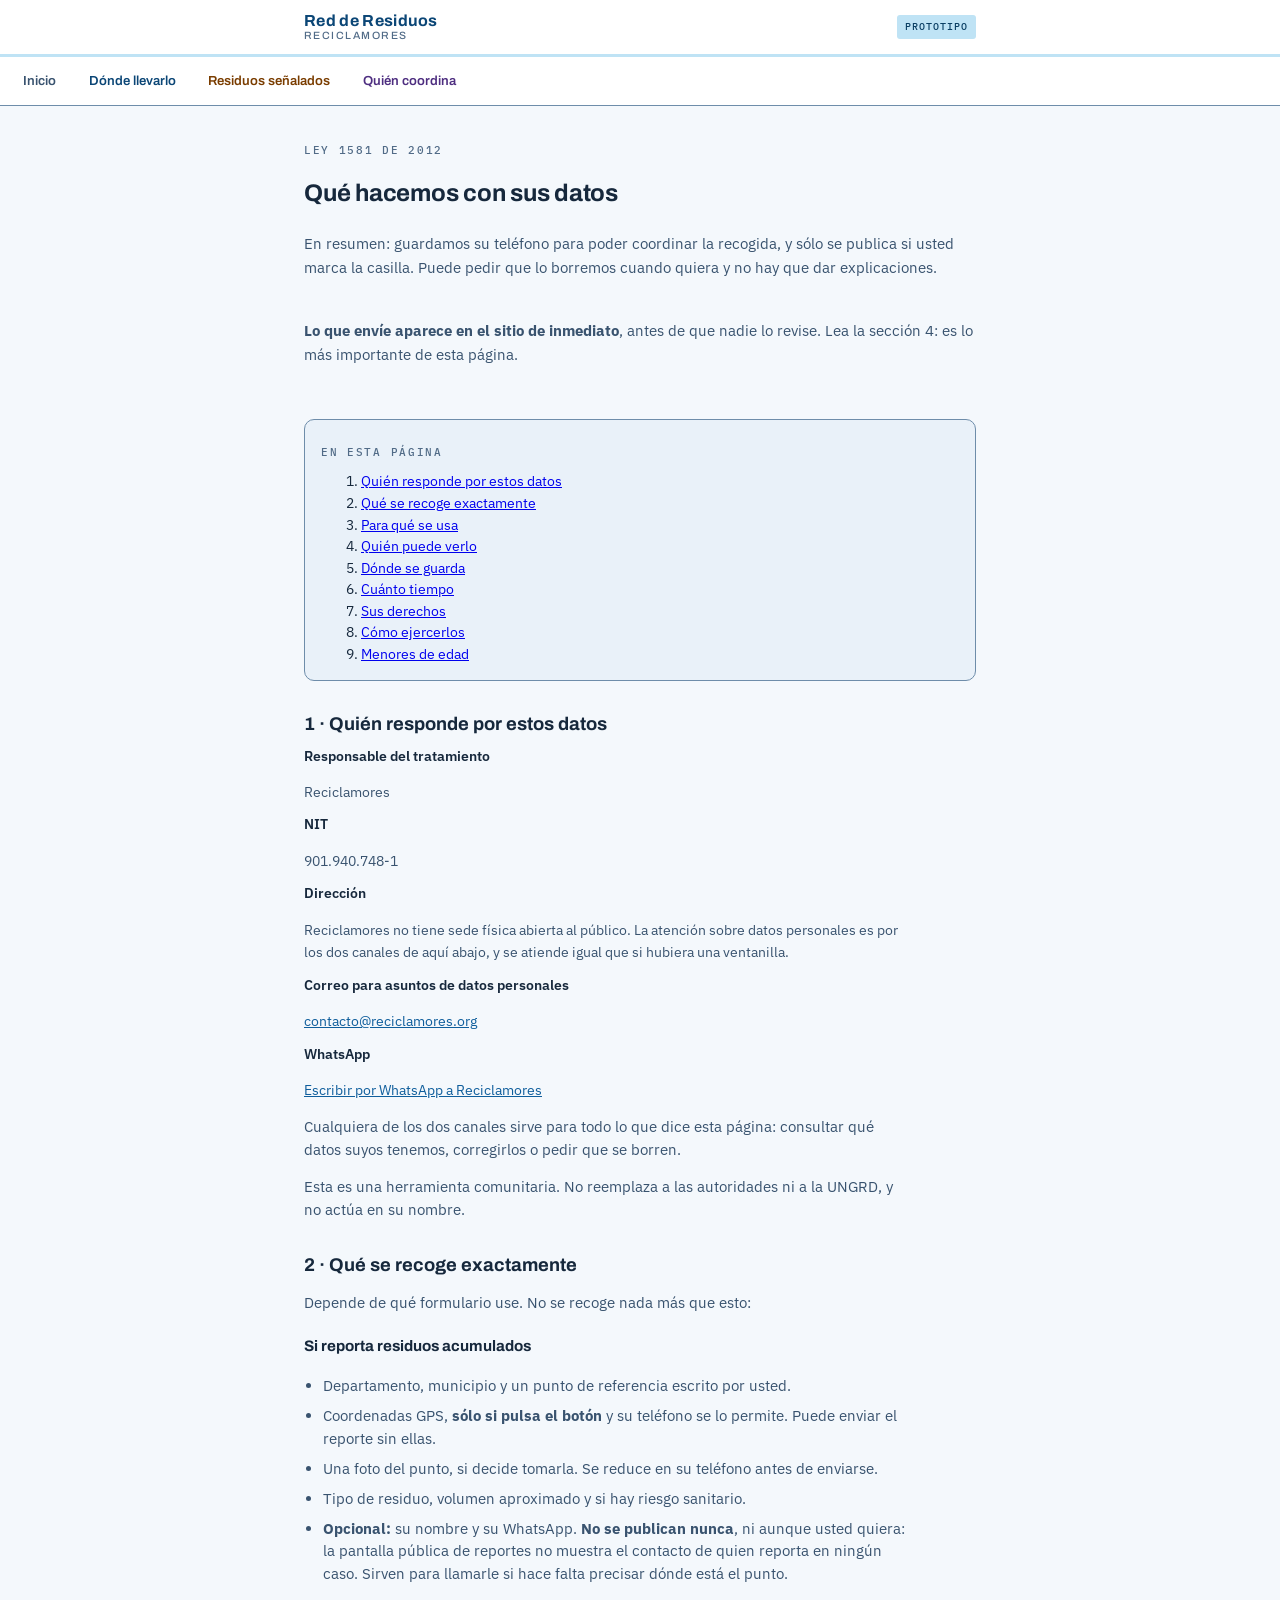
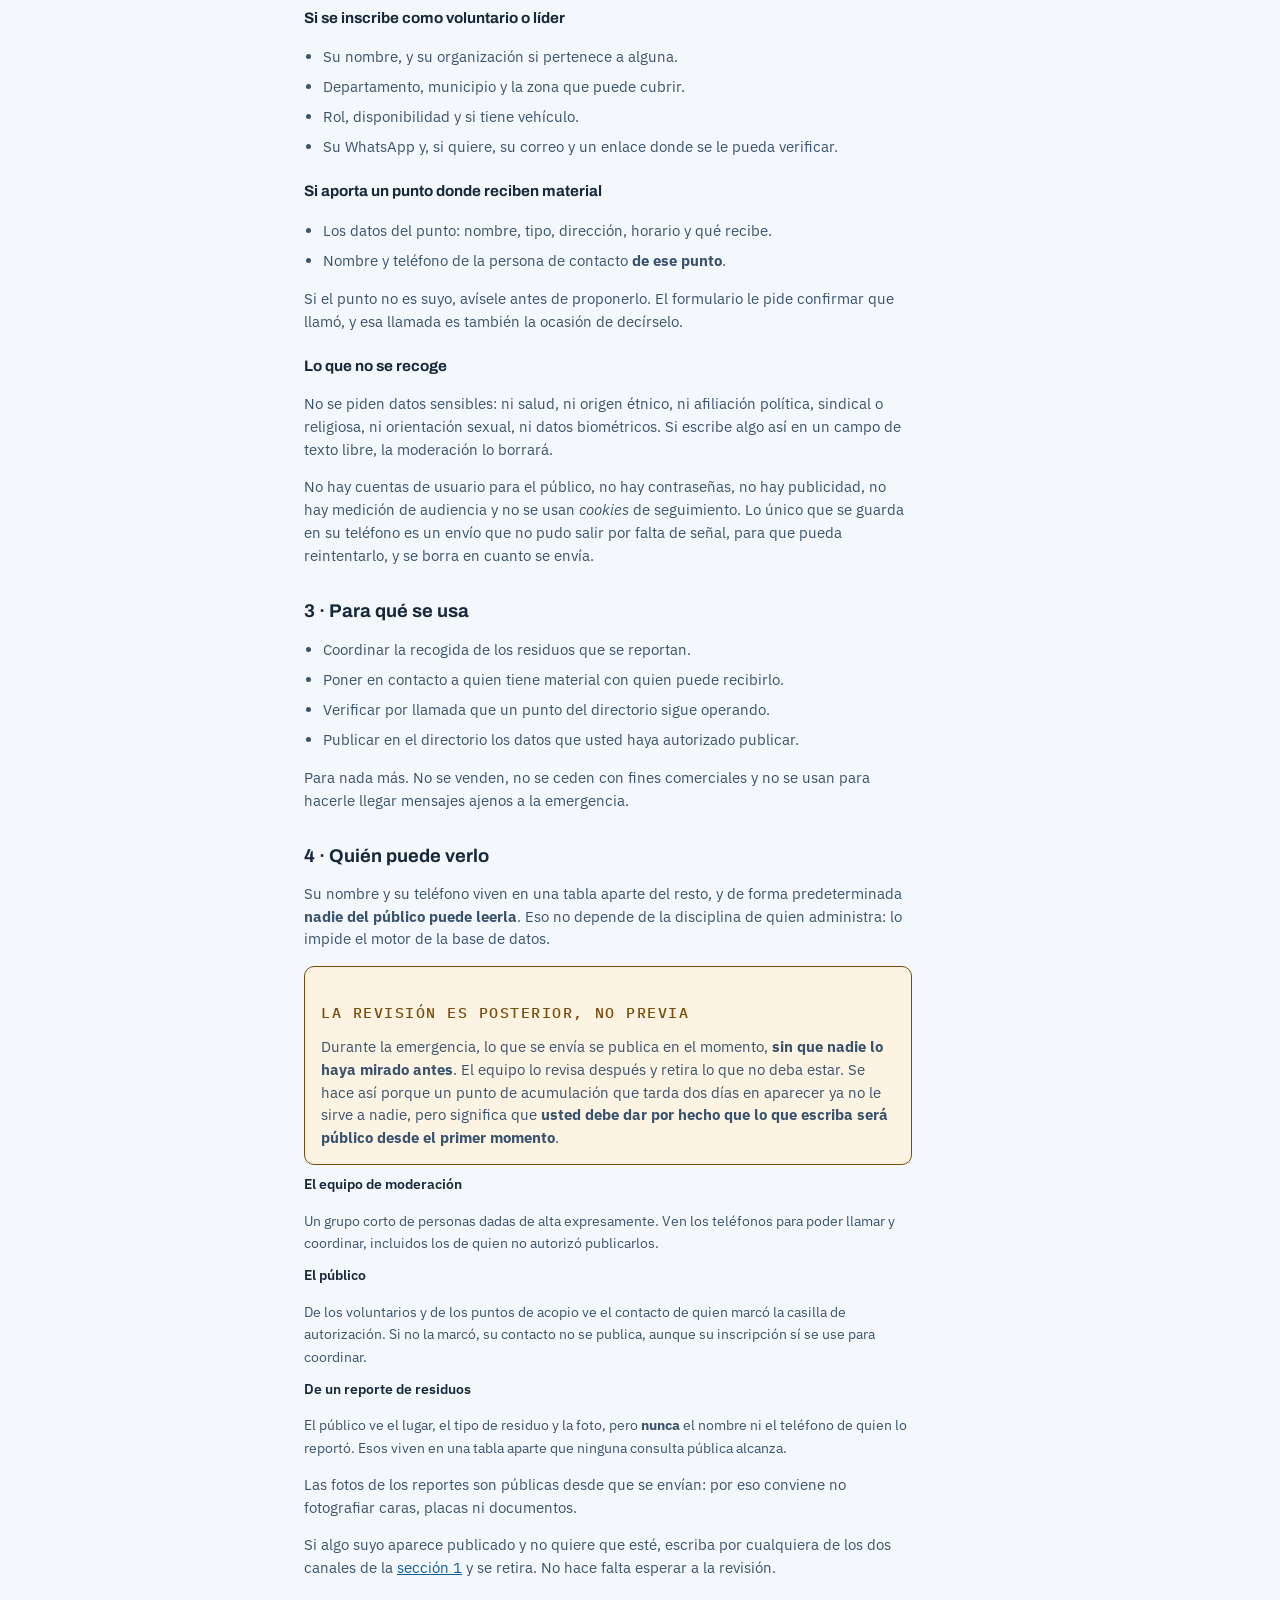
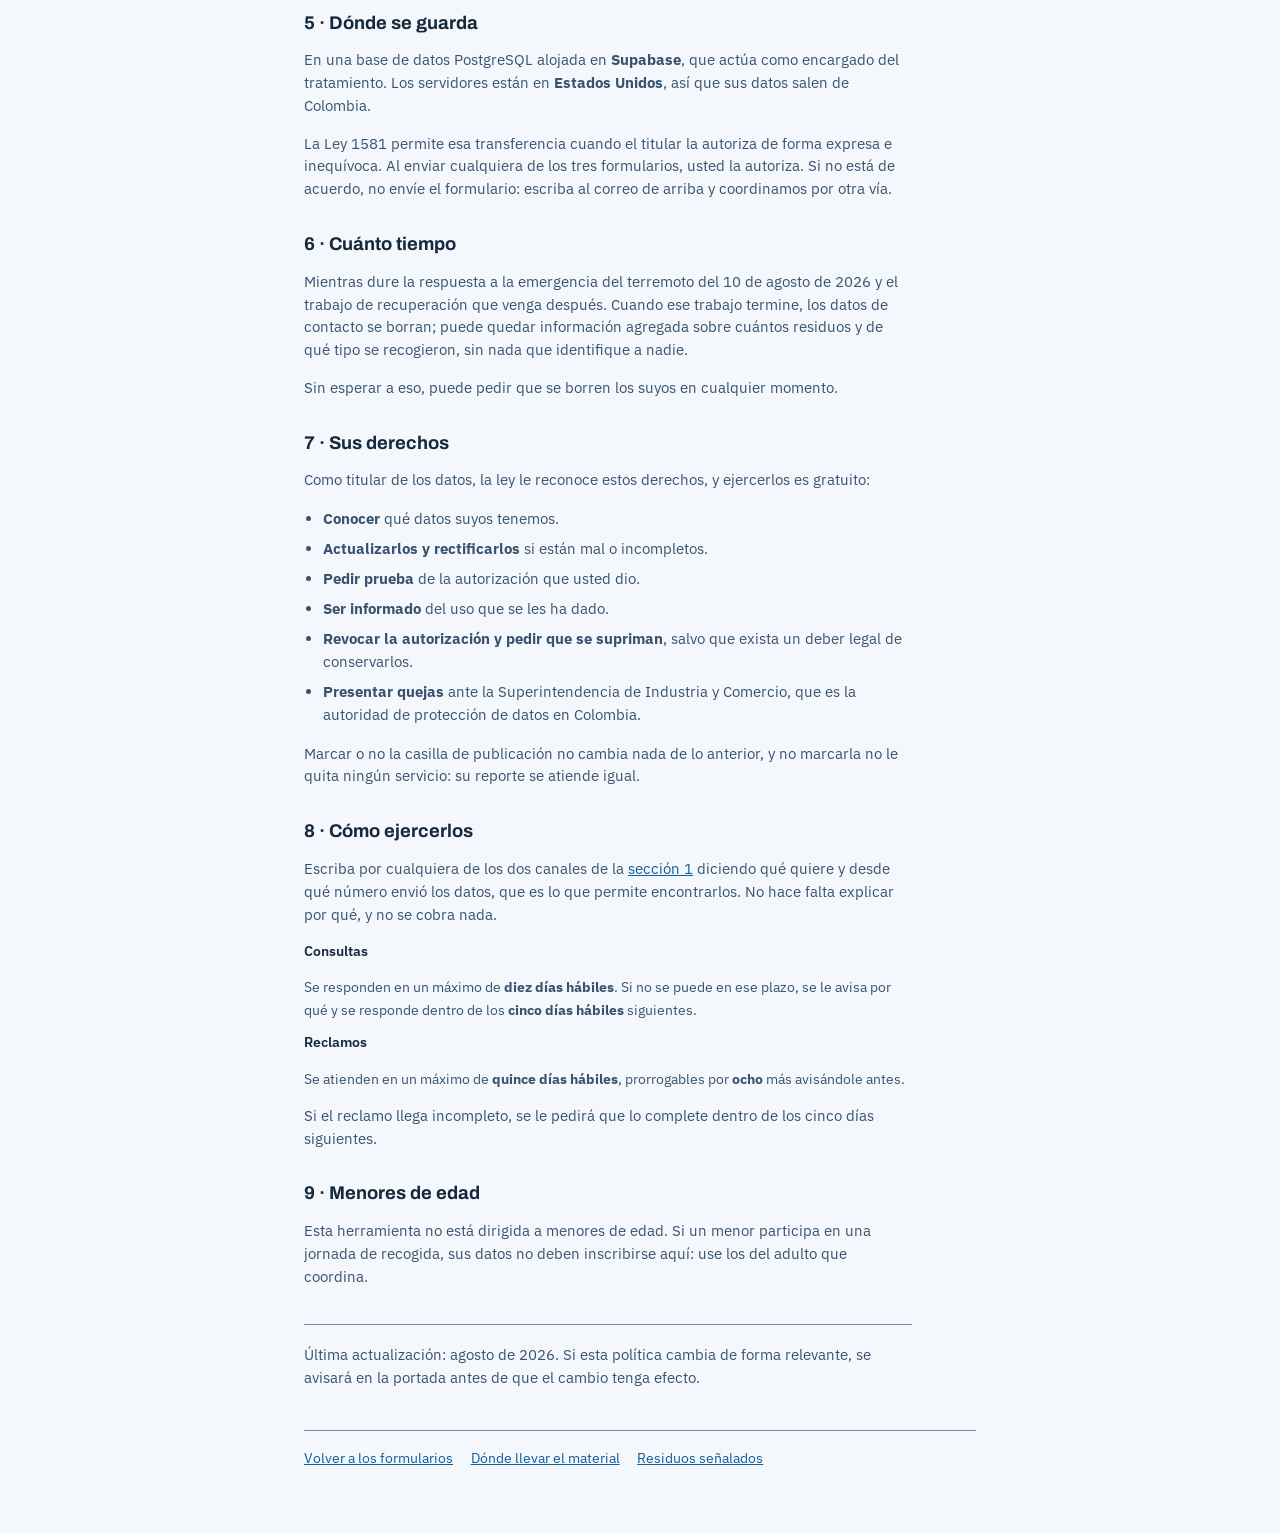
==== commit 7c754cb9: "Ubicacion en los puntos de acopio, y menu fijo arriba GPS EN LOS PUNTOS. El directorio pintaba un en" ====
--- a/datos.html
+++ b/datos.html
@@ -18,7 +18,7 @@
 <link rel="stylesheet" media="print" onload="this.media='all';this.onload=null"
       href="https://fonts.googleapis.com/css2?family=Archivo:wght@500;600;700&family=IBM+Plex+Mono:wght@400;500&family=IBM+Plex+Sans:wght@400;500;600&display=swap">
 <noscript><link rel="stylesheet" href="https://fonts.googleapis.com/css2?family=Archivo:wght@500;600;700&family=IBM+Plex+Mono:wght@400;500&family=IBM+Plex+Sans:wght@400;500;600&display=swap"></noscript>
-<link rel="stylesheet" href="estilos.css?v=5">
+<link rel="stylesheet" href="estilos.css?v=7">
 </head>
 <body>
 
@@ -29,9 +29,14 @@
   </div>
 </header>
 
+<nav class="menu" aria-label="Secciones del sitio">
+  <a class="menu-i" href="index.html">Inicio</a>
+  <a class="menu-i t-puntos" href="donde-llevarlo.html">Dónde llevarlo</a>
+  <a class="menu-i t-reportes" href="residuos.html">Residuos señalados</a>
+  <a class="menu-i t-voluntarios" href="quien-coordina.html">Quién coordina</a>
+</nav>
+
 <div class="wrap">
-
-<a class="volver" href="index.html">← Volver a los formularios</a>
 
 <div class="intro">
   <p class="eyebrow">Ley 1581 de 2012</p>
--- a/estilos.css
+++ b/estilos.css
@@ -418,3 +418,96 @@
   font-family:"IBM Plex Mono",monospace; font-size:.75rem; letter-spacing:.06em;
   color:var(--ink-3); margin:.2rem 0 0;
 }
+
+/* =====================================================================
+   FICHAS PLEGADAS
+   Cada una ocupa una línea hasta que se abre. Con <details> lo hace el
+   navegador: sin JavaScript, con teclado y con lector de pantalla.
+   ===================================================================== */
+details.ficha{padding:0}
+details.ficha > summary{
+  display:flex; align-items:baseline; gap:.5rem; flex-wrap:wrap;
+  padding:.75rem 1rem; cursor:pointer; list-style:none;
+}
+details.ficha > summary::-webkit-details-marker{display:none}
+details.ficha > summary::before{
+  content:'▸'; flex:none; color:var(--t-ink, var(--ink-3));
+  font-size:.8rem; line-height:1.6; transition:transform .12s;
+}
+details.ficha[open] > summary::before{transform:rotate(90deg)}
+details.ficha > summary:hover{background:rgba(0,0,0,.02)}
+details.ficha > summary:focus-visible{outline:3px solid var(--focus); outline-offset:-3px}
+.sum-t{
+  font-family:Archivo,system-ui,sans-serif; font-weight:700; font-size:.95rem;
+  color:var(--t-ink, var(--ink)); flex:1 1 10rem; min-width:0;
+}
+.sum-p{display:flex; gap:.3rem; flex-wrap:wrap}
+.ficha-cuerpo{padding:0 1rem 1rem; border-top:1px solid var(--t, var(--line))}
+.ficha-cuerpo dl{margin-top:.7rem}
+
+/* ---------- casillas de estado ---------- */
+.estados{
+  border:1px solid var(--line-strong); border-radius:var(--r);
+  padding:.7rem .9rem .85rem; margin:1.1rem 0 .2rem; background:var(--surface);
+  display:flex; flex-direction:column; gap:.5rem;
+}
+.estados legend{
+  font-family:"IBM Plex Mono",monospace; font-size:.68rem; letter-spacing:.12em;
+  text-transform:uppercase; color:var(--ink-3); font-weight:500; padding:0 .35rem;
+}
+.estados label{
+  display:flex; align-items:center; gap:.5rem;
+  font-weight:400; font-size:.87rem; cursor:pointer;
+}
+.estados input{width:1.15rem; height:1.15rem; flex:none; accent-color:var(--deep)}
+
+/* =====================================================================
+   PREGUNTAR DENTRO DE LA PÁGINA
+   No se usa confirm(): el navegador ofrece silenciarlo para siempre y
+   entonces los botones de borrar dejan de funcionar sin avisar.
+   ===================================================================== */
+.dialogo-fondo{
+  position:fixed; inset:0; z-index:100; background:rgba(14,32,50,.45);
+  display:flex; align-items:center; justify-content:center; padding:1rem;
+}
+.dialogo{
+  background:var(--surface); border:1px solid var(--line-strong);
+  border-radius:var(--r); padding:1.2rem; max-width:26rem; width:100%;
+  box-shadow:0 12px 32px rgba(14,32,50,.2);
+}
+.dialogo h2{font-size:1.05rem; margin-bottom:.5rem; color:var(--ink)}
+.dialogo p{margin:0; font-size:.9rem; color:var(--ink-2)}
+.dialogo-btns{display:flex; gap:.6rem; justify-content:flex-end; margin-top:1.1rem; flex-wrap:wrap}
+.dialogo-btns .btn{padding:.6rem 1rem}
+
+/* =====================================================================
+   MENÚ DE SECCIONES
+   Cuatro enlaces bajo la cabecera, cada uno con el color de su tipo. El
+   de la página en la que se está va relleno; el resto, en línea. En una
+   pantalla estrecha la barra rueda a lo ancho por dentro, y por eso lleva
+   `overflow-x` propio: el resto de la página nunca se desplaza.
+   ===================================================================== */
+.menu{
+  position:sticky; top:0; z-index:19;
+  background:var(--surface); border-bottom:1px solid var(--line-strong);
+  display:flex; gap:.3rem; overflow-x:auto; -webkit-overflow-scrolling:touch;
+  padding:.4rem .6rem; scrollbar-width:none;
+}
+.menu::-webkit-scrollbar{display:none}
+.menu-i{
+  flex:none; text-decoration:none; white-space:nowrap;
+  font-family:Archivo,system-ui,sans-serif; font-weight:600; font-size:.82rem;
+  color:var(--t-ink, var(--ink-2));
+  background:transparent; border:1px solid transparent;
+  border-radius:99px; padding:.4rem .8rem;
+}
+.menu-i:hover{background:var(--t-bg, var(--surface-2)); text-decoration:none}
+.menu-i[aria-current="page"]{
+  background:var(--t-bg, var(--surface-2));
+  border-color:var(--t, var(--line-strong));
+  color:var(--t-ink, var(--ink));
+}
+.menu-i:focus-visible{outline:3px solid var(--focus); outline-offset:-2px}
+
+/* La cabecera y el menú se pegan arriba uno debajo del otro. */
+.top{box-shadow:none}
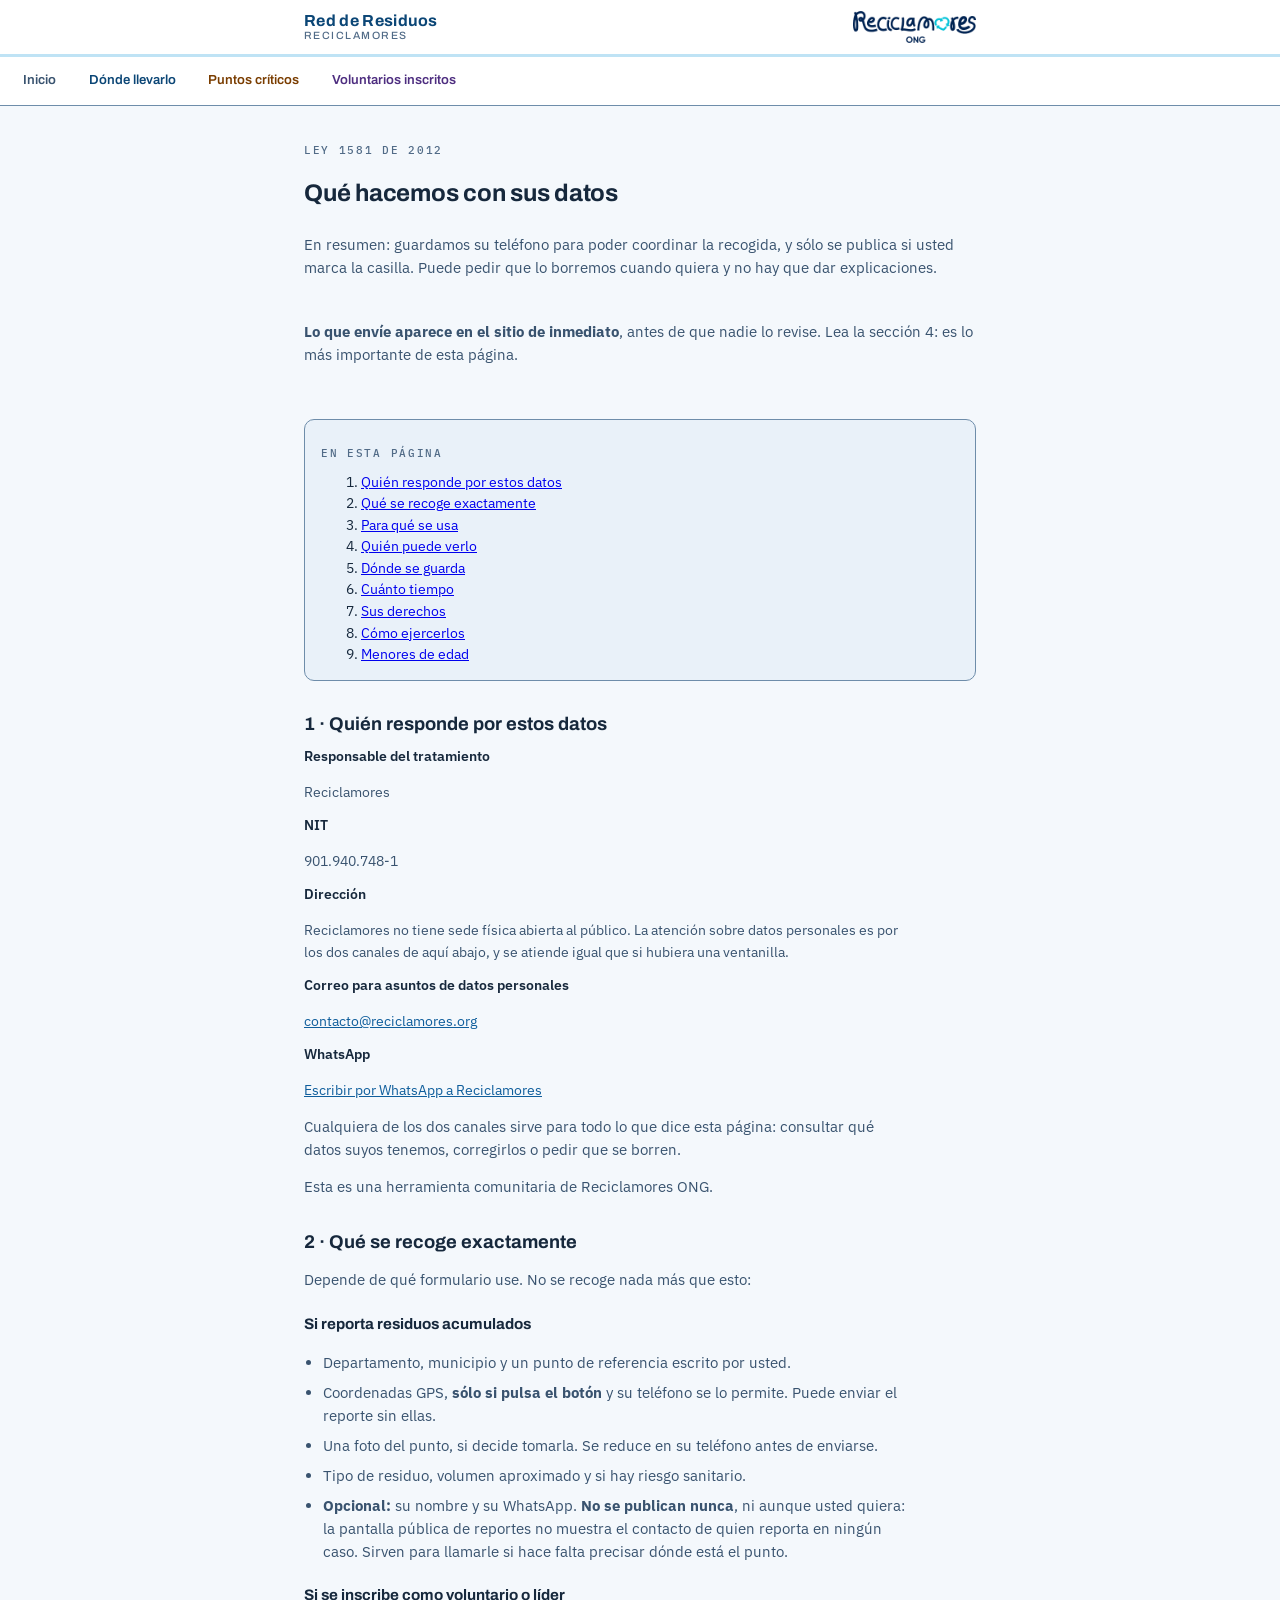
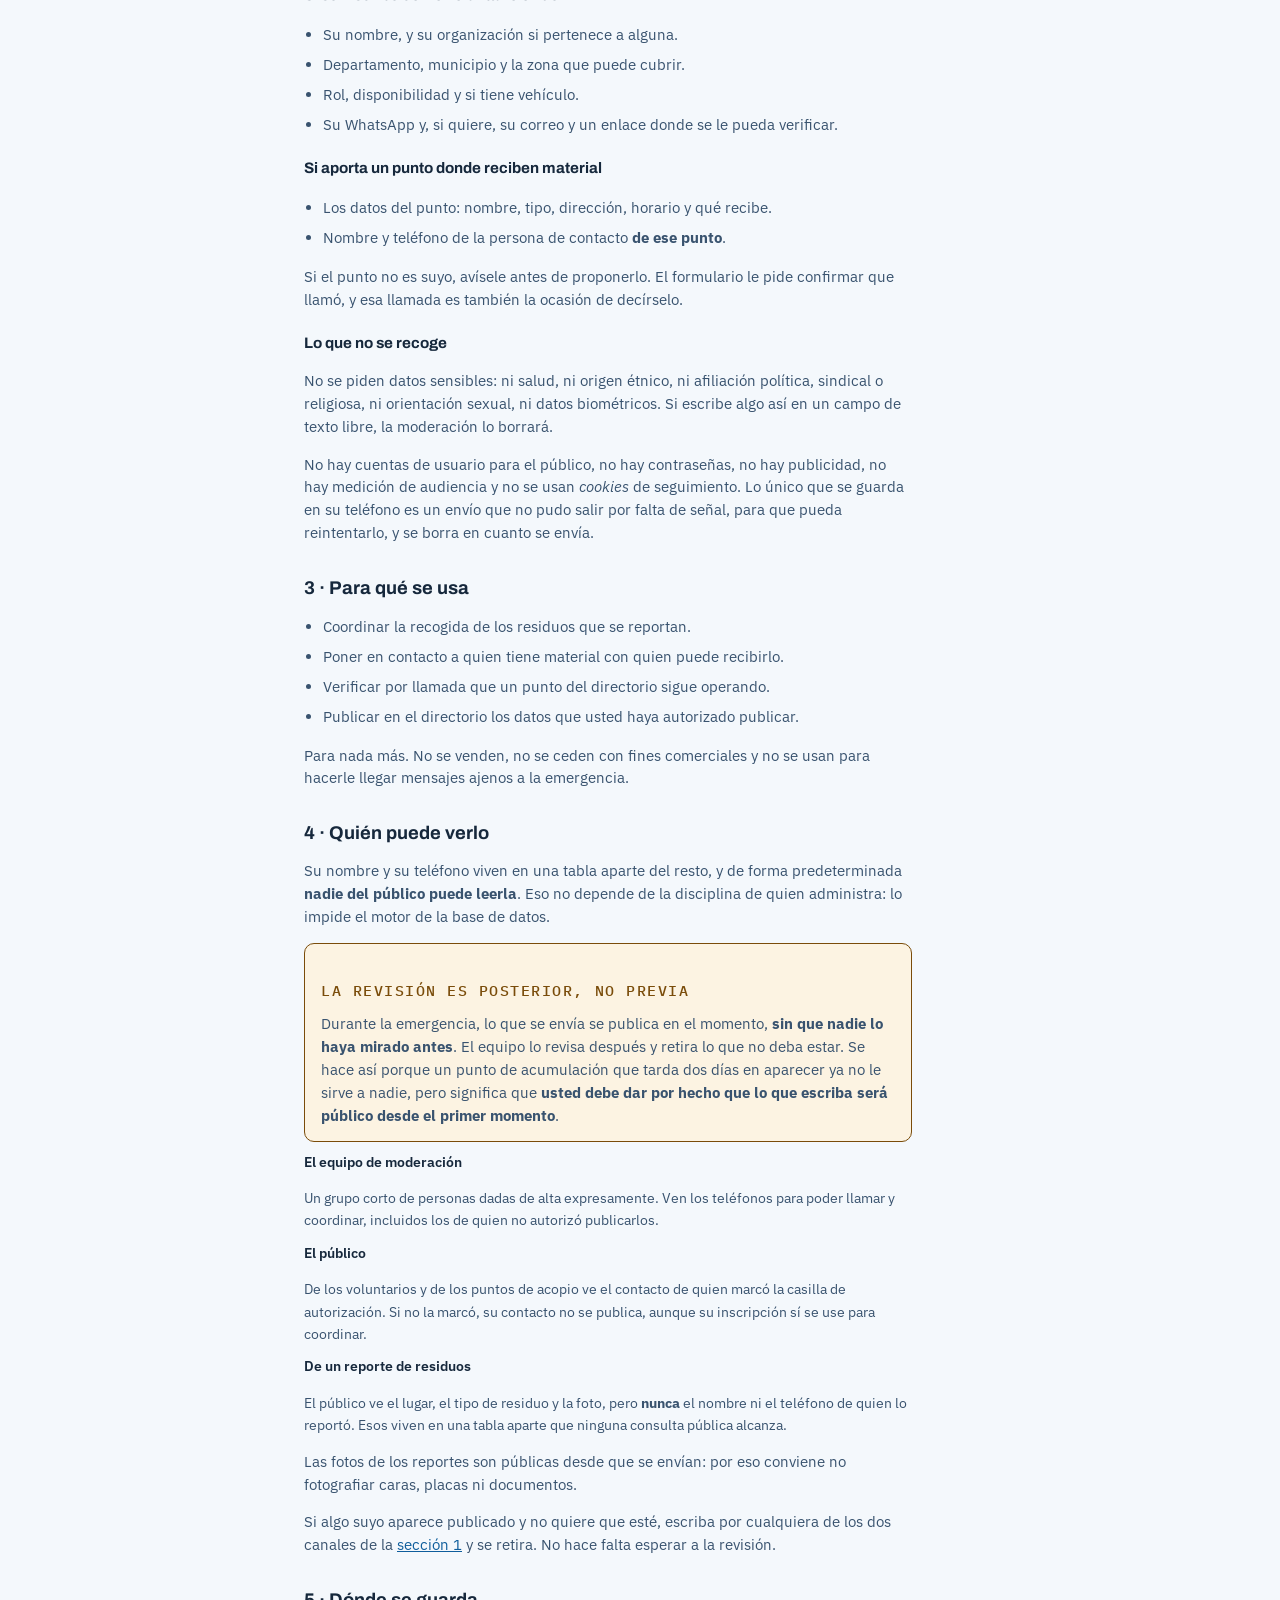
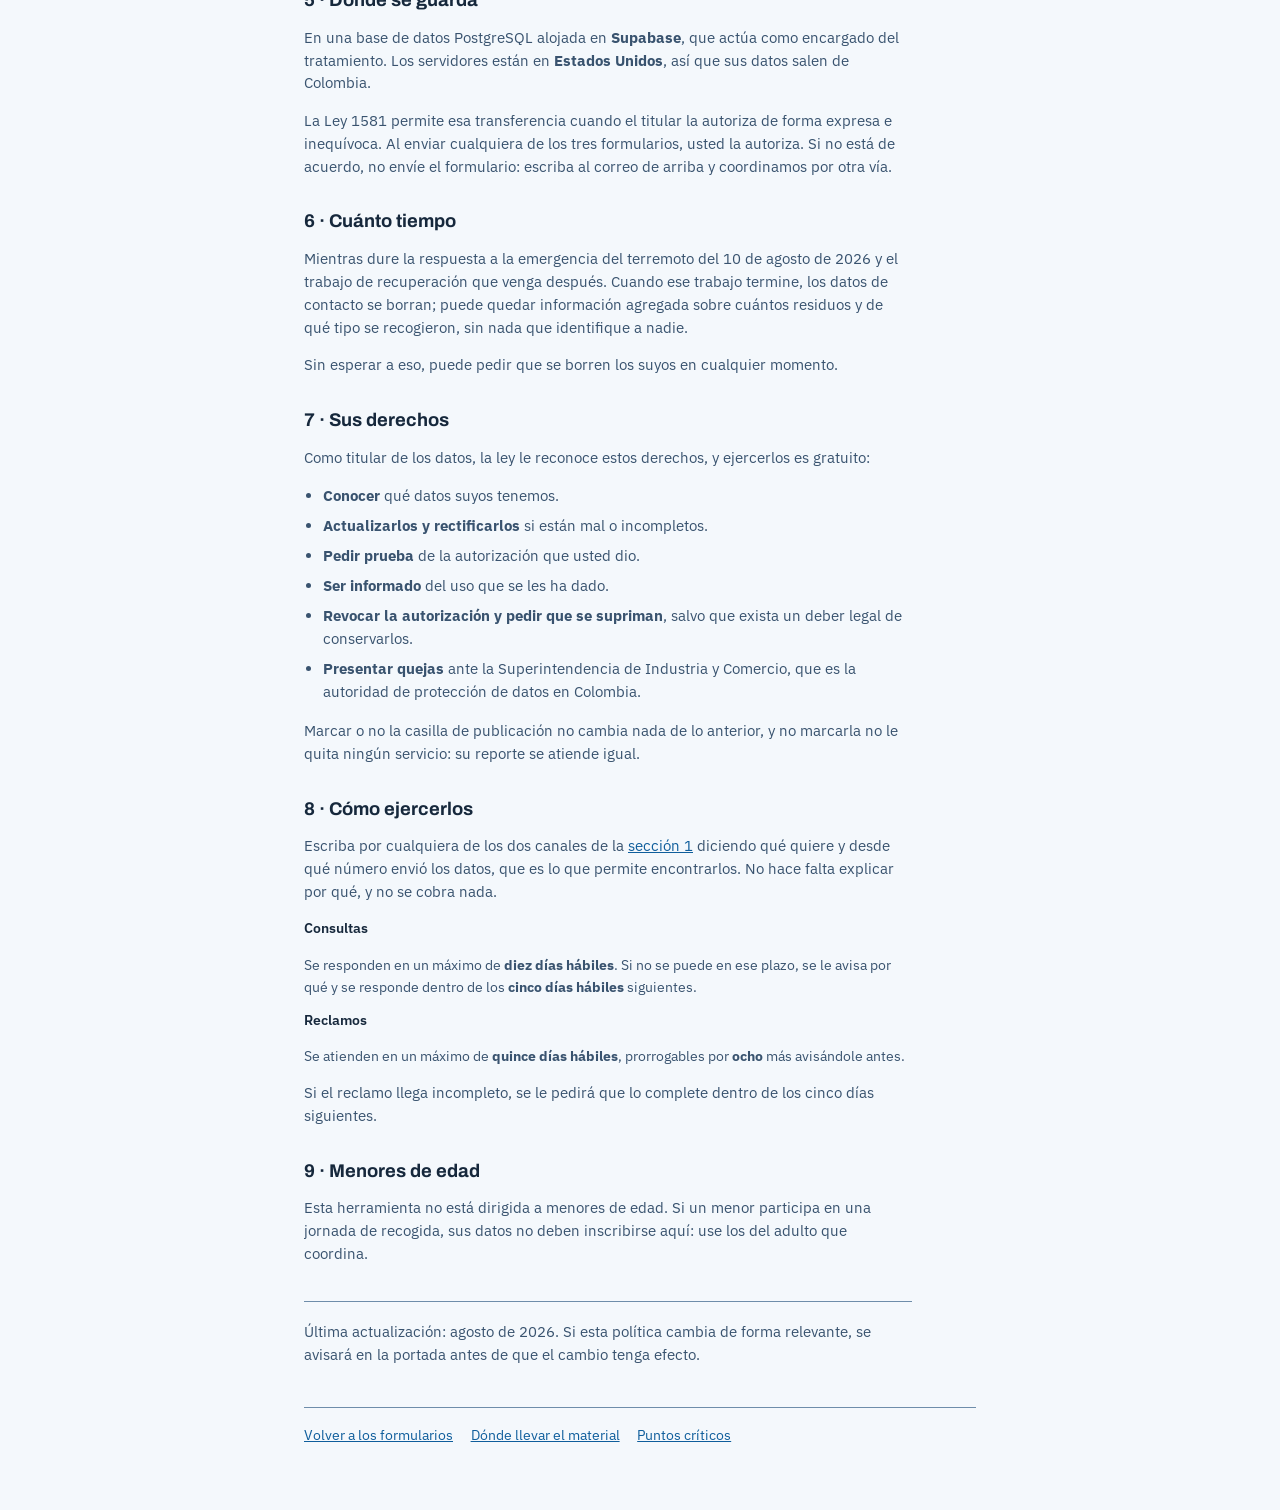
==== commit 65815d20: "Textos nuevos de Reciclamores, nombres de seccion y el logo en la cabecera Portada: "los residuos" e" ====
--- a/datos.html
+++ b/datos.html
@@ -18,22 +18,23 @@
 <link rel="stylesheet" media="print" onload="this.media='all';this.onload=null"
       href="https://fonts.googleapis.com/css2?family=Archivo:wght@500;600;700&family=IBM+Plex+Mono:wght@400;500&family=IBM+Plex+Sans:wght@400;500;600&display=swap">
 <noscript><link rel="stylesheet" href="https://fonts.googleapis.com/css2?family=Archivo:wght@500;600;700&family=IBM+Plex+Mono:wght@400;500&family=IBM+Plex+Sans:wght@400;500;600&display=swap"></noscript>
-<link rel="stylesheet" href="estilos.css?v=7">
+<link rel="stylesheet" href="estilos.css?v=8">
 </head>
 <body>
 
 <header class="top">
   <div class="top-in">
     <div class="mark">Red de Residuos<span>Reciclamores</span></div>
-    <div class="proto">Prototipo</div>
+    <img class="logo" src="logo.png" width="600" height="156" alt="Reciclamores ONG"
+         onerror="this.remove()">
   </div>
 </header>
 
 <nav class="menu" aria-label="Secciones del sitio">
   <a class="menu-i" href="index.html">Inicio</a>
   <a class="menu-i t-puntos" href="donde-llevarlo.html">Dónde llevarlo</a>
-  <a class="menu-i t-reportes" href="residuos.html">Residuos señalados</a>
-  <a class="menu-i t-voluntarios" href="quien-coordina.html">Quién coordina</a>
+  <a class="menu-i t-reportes" href="residuos.html">Puntos críticos</a>
+  <a class="menu-i t-voluntarios" href="quien-coordina.html">Voluntarios inscritos</a>
 </nav>
 
 <div class="wrap">
@@ -85,8 +86,7 @@
 </dl>
 <p>Cualquiera de los dos canales sirve para todo lo que dice esta página:
 consultar qué datos suyos tenemos, corregirlos o pedir que se borren.</p>
-<p>Esta es una herramienta comunitaria. No reemplaza a las autoridades ni a la
-UNGRD, y no actúa en su nombre.</p>
+<p>Esta es una herramienta comunitaria de Reciclamores ONG.</p>
 
 <h2 id="que">2 · Qué se recoge exactamente</h2>
 <p>Depende de qué formulario use. No se recoge nada más que esto:</p>
@@ -238,7 +238,7 @@
 <footer class="pie">
   <a href="index.html">Volver a los formularios</a>
   <a href="donde-llevarlo.html">Dónde llevar el material</a>
-    <a href="residuos.html">Residuos señalados</a>
+    <a href="residuos.html">Puntos críticos</a>
 </footer>
 
 </div>
--- a/estilos.css
+++ b/estilos.css
@@ -511,3 +511,13 @@
 
 /* La cabecera y el menú se pegan arriba uno debajo del otro. */
 .top{box-shadow:none}
+
+/* ---------- logo de Reciclamores en la cabecera ----------
+   Va donde antes estaba la etiqueta "Prototipo". Si el archivo faltara, el
+   `onerror` del propio <img> lo quita en vez de dejar el icono de imagen
+   rota: la cabecera se queda sólo con el nombre, que sigue leyéndose. */
+.logo{
+  margin-left:auto; display:block;
+  height:26px; width:auto; max-width:48vw;
+}
+@media (min-width:26rem){ .logo{height:32px} }
